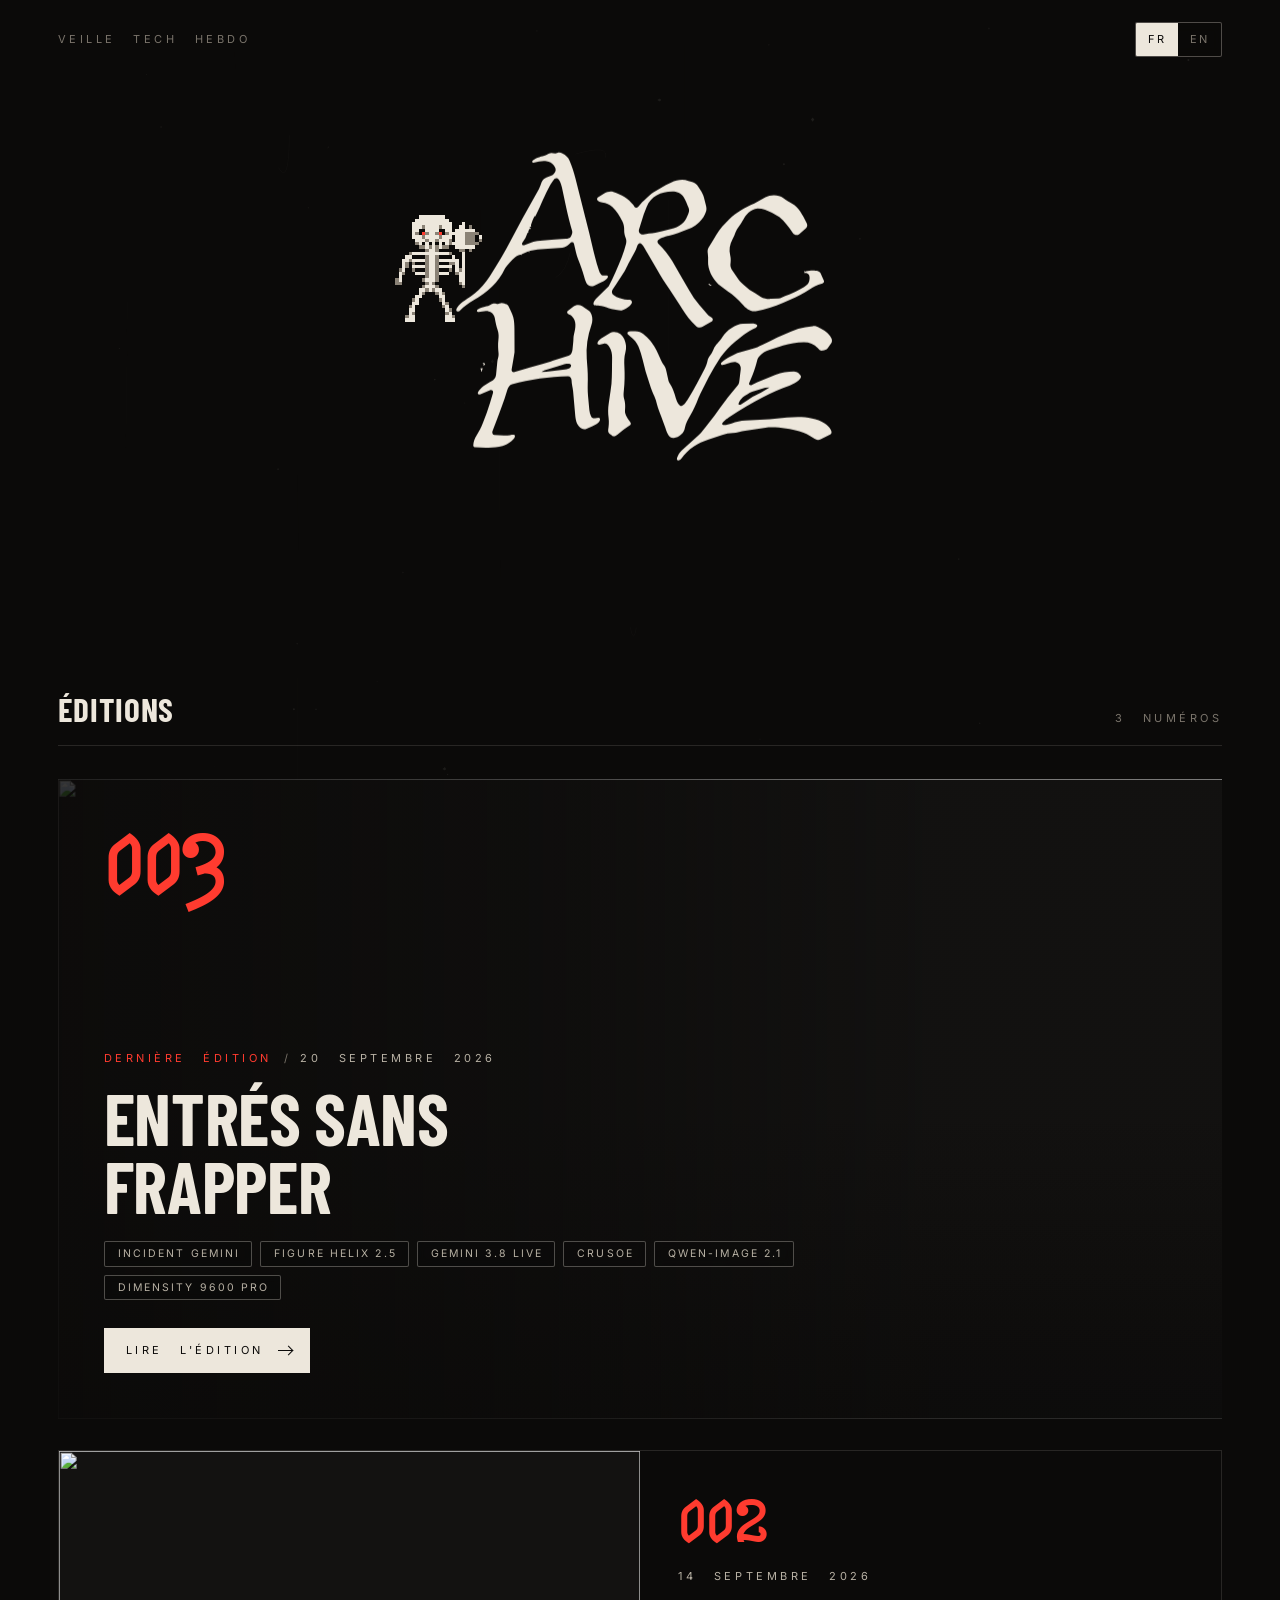
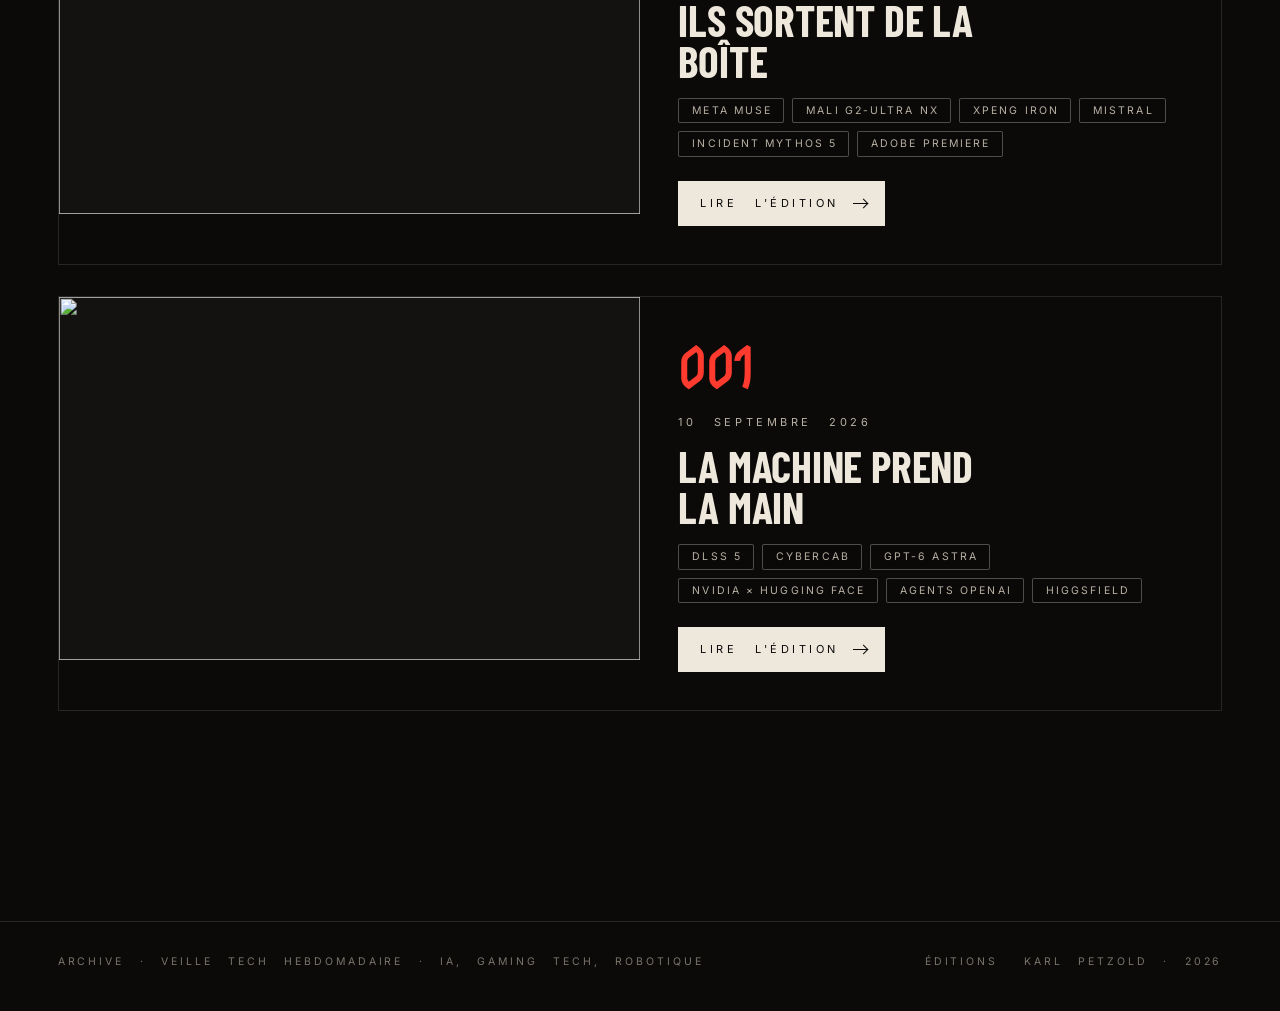
==== docs/index.html @ abc48896 "Édition 03 Co-Authored-By: Claude Sonnet 5 <noreply@anthropic.com> Claude-Session: https://claude.ai" ====
<!DOCTYPE html>
<html lang="fr" data-lang="fr">
<head>
<meta charset="utf-8">
<meta name="viewport" content="width=device-width,initial-scale=1">
<title>ARCHIVE · veille tech hebdo</title>
<meta name="description" content="ARCHIVE, veille tech hebdomadaire : IA, gaming tech, robotique. Quatre à six news par semaine, lues en trois minutes.">
<meta property="og:title" content="ARCHIVE · veille tech hebdo">
<meta property="og:description" content="ARCHIVE, veille tech hebdomadaire : IA, gaming tech, robotique. Quatre à six news par semaine, lues en trois minutes.">
<meta property="og:image" content="https://d8j0ntlcm91z4.cloudfront.net/user_39FfQeMIWqiQLLKAWDtgFuU9Tem/hf_20260920_161343_44f9e81f-e546-403e-9846-15ac95cc0048.png">
<link rel="canonical" href="https://krlpz-dev.github.io/veille-tech/">
<link rel="icon" href="assets/favicon.svg" type="image/svg+xml">
<link rel="preconnect" href="https://fonts.googleapis.com">
<link rel="preconnect" href="https://fonts.gstatic.com" crossorigin>
<link href="https://fonts.googleapis.com/css2?family=Barlow+Condensed:wght@600;700&family=Astloch:wght@400;700&family=Micro+5&family=Inter:wght@400;500&family=JetBrains+Mono:wght@400;500&display=swap" rel="stylesheet">
<link rel="stylesheet" href="assets/style.css">
<style>:root{--bg-grain:url("https://d8j0ntlcm91z4.cloudfront.net/user_39FfQeMIWqiQLLKAWDtgFuU9Tem/hf_20260910_113246_6488285b-5bd2-4f28-b43b-5f473bf44674.png")}</style>
<script>try{var l=localStorage.getItem('archive-lang');if(l==='en'||l==='fr'){document.documentElement.setAttribute('data-lang',l);document.documentElement.setAttribute('lang',l);}}catch(e){}</script>
</head>
<body>
<div class="topbar">
  <div class="brand"><span data-l="fr">Veille tech hebdo</span><span data-l="en">Weekly tech watch</span></div>
  <div class="lang" role="group" aria-label="Langue">
    <button type="button" data-set="fr" aria-pressed="true">FR</button>
    <button type="button" data-set="en" aria-pressed="false">EN</button>
  </div>
</div>
<header class="hero-game" id="hero">
  <canvas id="c-back" aria-hidden="true"></canvas>
  <div class="logo"><svg xmlns="http://www.w3.org/2000/svg" role="img" aria-label="ARCHIVE" viewBox="0 0 1359 1157">
  
  
  <path  d="M479.54,935.81l-6.66-75.74c-1.03-11.68-4.66-22.25-4.78-34.13-.06-6.12-4.49-11.93-11.27-11.81-56.07,1.03-118.11,9.92-172.33,24.43-8.12,2.17-12.69,10.59-14.92,18.08-10.39,34.9-22.87,67.99-36.01,101.84l-9.84,25.36c-1.92,4.95,1.1,11.42,6.75,11.71l28.51,1.49c17.57.92,30.5-5.17,33.59-.62,6.13,9.03-21.33,29.14-37.82,33.19s-34.39,5.68-51.71,4.9l-32.14-1.44c-3-.13-6.59-2.15-6.42-5.67.53-10.88,4.21-21.39,10.15-30.74,8.2-12.9,14.55-25.72,20.15-40.02,7.98-20.39,15.41-40.24,21.64-61.21l9.19-30.96c.42-1.41-.15-4.64-1.08-5.73-1.12-1.31-4.25-2.06-6.61-2.32l-32.86,13.74-5.04-.69c-1.33-.18-1.83-4.35-1.22-5.62,6.64-13.98,26.88-26.72,41.51-34.62,7.35-3.97,13.66-10.56,14.5-19.29l4.06-41.94c.76-7.85,4.64-16.01,3.87-24.01-1.42-14.64-2.42-28.37-.59-43.08,1.24-10,.99-19.39-2.16-28.95-4.15-12.62-6.66-24.96-9.03-38.12-1.27-7.05-5.83-13.98-12.13-17.8-3.89-2.36-11.08-4.48-15.52-3.81l-22.52,3.43c-1.42.22-4.43-1.07-4.98-2.35s.88-4.43,2.27-5.36c14.3-9.63,30.48-7.89,41.19-15.59,11.97-8.6,17.89,1.71,26.08-2.83,5.55-3.08,9.63-2.27,15.28-.09,4.17,1.62,10.21,2.77,12.45,7.53,5.26,11.13,11.64,21.87,14.79,33.92,3.02,11.54,3.72,24.07,3.79,36l.2,33.09.11,40.03-3.52,21.35-5.56,32.67c-.26,1.5,1.2,4.56,2.16,5.63,1.11,1.23,5.07,1.9,6.89,1.36l47.2-14.01,38.77-11.02,26.25-8.04,5.43-1.61,49.07-15.53c9.36-2.96,11.72-12.23,12.54-20.76l2.3-24.01c.72-7.56-.05-14.22,1.95-21.51,5.57-20.3,9.16-42.42-6.97-57.05-4.37-3.97-12.42-4.27-13.98-9.55-.41-1.39.46-4.75,1.65-5.69l16.85-13.3c7.63-6.02,18.94-7.72,27.27-2.05l21.41,14.55c3.83,2.61,6.77,8.06,8.26,12.52,3.48,10.36,3.22,21.2-.51,31.69-11.89,33.47-16.87,67.65-14.41,103.37,1.49,21.66,3.75,42.3,3.31,63.95-.36,17.69-.96,34.41.69,52.07l4.02,42.92c.65,6.9,2.41,13.62,5.19,19.67,2.36,5.15,7.05,6.9,12.43,5.96l10.36-1.8c1.07-.19,3.53.79,4.2,1.6,2.83,3.43-1.15,11.49-5.56,15.17-5.34,4.46-11.01,7.3-17.23,9.9l-17.63,7.39c-4.21,1.76-9.86,2.61-14.14.4-14.83-7.66-19.61-23.1-21.14-40.44ZM447.45,792.82c7.4-.87,13.31-1.93,17.93-7.73.95-1.2,1.7-4.47,1.07-5.83-2.91-6.26-17.86-3.16-28.11-.02l-42.92,13.15c-7,2.14-13.27,3.52-20.11,8.07l14.47-.87,57.66-6.77Z"/>
  <path  d="M631.43,490.01l-26.05,40.44-10.38,15.49c-3.83,5.72-2.74,13.11,2.88,17.22,2.66,1.95,6.06,4.52,9.13,5.72,11.07,4.33,22.11,7.38,33.98,9.07,4.02.57,9.42-.61,12.27,2.82,7.18,8.66-12.93,24.04-28.46,29.09-5.04,1.64-10.7-.2-15.79-.78-11.93-1.38-22.82-3.84-33.98-7.97-20.89-7.73-34.72-3.02-38.18-7.71s2.22-14.13,8.35-20.22l37.69-37.44c15.34-29.01,27.89-58.35,39.96-88.82,5.52-13.92,9.77-27.24,13.37-41.69,1.57-6.28,1.66-12.52-.87-18.64-3.23-7.8-5.03-16-4.71-24.57.36-9.7-1.66-18.22-5.73-26.84-7.79-16.49-17.26-31.96-30.68-44.22-9.01-8.23-19.11-12.63-31.2-13.96-8.35-.92-16.39-4.31-16.19-10.46.05-1.54,1.84-4.32,3.32-5.25l19.75-12.37c7.91-4.95,18.54-7.42,27.69-4.31,11.97,4.08,23.48,9.08,34.24,15.65s18.66,15.16,26.77,24.18l4.29,6.65c2.19,3.39,7.71,3.37,10.37,0,8.05-10.26,16.79-19.42,26.84-28.05,7-6.01,13.29-12.95,21.32-17.54l22.34-12.76c26.99-15.42,55.6-33.15,85.45-21.96l11.6,3.34c8.33,2.4,13.95,7.41,18.71,14.5l5.98,8.9c5.05,7.52,9.02,14.85,11.28,23.75l6.68,26.31c1.45,5.71,1.87,11.43.26,17.04-3.84,13.39-11.51,24.17-21.41,33.7-6.99,6.74-14.16,12.97-23.34,16.59l-41.57,16.44c-9.48,3.75-18.63,6.4-28.58,8.47-11.91,2.49-33.54,8.73-35.28,17.19-.41,1.97.98,6.1,2.71,7.8,16.75,16.4,30.77,33.84,43.26,53.75l31.96,55.89,20.72,35.36,13.77,22.33,17,21.91,24.62,28.34c7.5,8.64,15.71,9.71,16.8,15.22.42,2.13-1.36,6.04-3.51,7.27l-28.5,16.36c-6.56,3.76-14.91,2.76-20.07-2.5l-12.92-13.14c-15.3-15.56-25.63-34.22-37.57-52.46l-31.25-47.72c-13.26-20.26-26.66-39.41-38.06-60.82l-31.51-53.47c-6.1-10.35-15.55-30.21-22.53-27.85-4.46,1.51-6.79,5.93-8.02,10.06-1.87,6.26-4.6,11.71-7.67,17.38l-19.31,35.7c-4.15,7.67-7.07,15.87-12.03,23.57ZM747.4,365.86l36.35-9.38c11.97-3.09,23.2-10.2,31.32-19.26,6.13-6.83,8.89-15.28,12.77-23.33,3.04-6.32,4.74-12.86,1.93-19.65-4.91-11.86-9.17-24.04-16.08-35-7.31-11.59-21.22-16.55-34.75-16.37-34.76.48-65.67,14.35-78.69,47.35l-9.35,23.68-14.72,47.26c-1.16,3.73.57,8.71,2.87,11.24s7.06,4.35,10.92,3.63l16.97-3.13c13.71-1.5,26.62-3.48,40.44-7.05Z"/>
  <path  d="M1266.98,993.74l-29.29,14.72c-8.8,4.42-15.4,1.36-22.62-3.63-13.18-9.1-27.97-16.72-43.71-21.04-28.74-7.88-75.75-15.04-104.4-10.77l-62.65,9.33c-13.03,1.94-24.9,6.35-38.07,7.06-11.38.61-22.19,2.24-33.02,5.86l-41.93,14.01c-16.67,5.57-32.12,12.61-46.85,22.11-15.17,9.78-26.92,22.22-37,36.87-2.59,3.76-7.99,7.05-12.05,5.32-5.88-2.52,3.65-22.16,12.84-30.46l52.96-47.85,6.87-7.15,16.04-20.07,26.38-33.56,15.39-21.66,25.32-33.74,30.44-37.4c4.44-5.45,4.45-10.83,5.26-17.75l3.77-31.9c.75-6.33-1.68-12.63-5.73-16.53-16.59-15.98-45.48,8.7-54.26,2.67-7.52-5.16,18.95-20.63,29.67-25.9l20.05-9.87,46.81-13.15c10.56-2.97,19.39-7.28,29.1-11.99l25.71-12.49c28.41-13.8,56.66-26.35,86.37-37.29,14.5-5.34,29.46-6.54,44.61-8.33,7.41-.88,13.86,1.29,20.14,4.67,16.11,8.67,29.08,15.39,37.53,32.5,2.49,5.03,2.57,11.21-.61,15.65l-10.9,15.23c-3.05,4.26-9.72,6.26-14.43,7.22-7.92,1.61-11.74-2.8-16.34-7.94-10.78-12.06-26.91-17.78-43.43-17.41-21.77.49-43.05,3.75-63.67,10.18l-11.56,3.61-31.58,10.28c-11.09,3.61-20.84,9.71-29.06,17.9-3.86,3.85-6.45,8.9-7.73,14.2-3.86,15.95-8.63,31.02-14.84,46.14l-9.92,24.17c-.5,1.23-.13,3.96.84,4.75s4.52,1.64,5.68,1.09l18.57-8.8,56.68-23.27c18.14-7.45,37.01-10.14,56.63-10.2,10.38-.03,21.13,9.82,21.72,15.65,1,9.83-22.71,23.84-36.32,28.69-28.15,10.03-54.94,21.36-81.33,35.63-34.98,18.92-68.87,38.04-102.19,59.61-8.36,5.41-24.28,17.11-23.56,22.66.77,5.96,18.38,1.82,29.12-1.93,14-4.9,27.66-7.93,42.62-8.71l74.99-3.96,53.43-5.35c39.14-3.92,83.17-3.14,116.97,18.14,14.24,8.97,28.24,28.35,16.58,34.21ZM990.1,901.86l16.72-11.02,20.55-13.41,26.37-13.7,25.84-14.97-13.58.27-40.26,12.84c-9.87,4.14-18.86,10.26-27.8,16.26-5.73,3.85-17.23,21.74-13.01,23.44.98.4,4.28.87,5.17.29Z"/>
  <path  d="M293.76,446.22c-11.85,10.63-21.71,21.23-30.92,33.77-20.76,45.45-55.2,74.4-97.66,99.17-15.39,8.98-28.97,18.88-41.5,31.39-2.55,2.55-8.39,4.62-10.92,1.58-1.73-2.07.15-7.18,1.76-9.57,13.01-19.28,35.54-28.5,54.11-44.05,18.42-15.41,33.84-33.54,47.08-53.87,23.52-36.11,44.73-72.84,64.98-110.91l36.16-68,50.18-89.65c9.68-17.29,6.41-28.97,23.47-35.76l15.94-6.33c4.31-1.71,9.3-7.79,11.31-11.81,3.79-7.56-.68-14.39-4.76-20.02-5.67-7.81-12.57-11.27-21.86-12.57-8.28-1.16-15.08-.7-23.49,1.03l-17.49,3.59c-1.05.22-3.73-1.04-3.82-1.95-.66-6.64,20.13-15.3,32.38-17.61,6.75-1.28,12.69-4.03,18.28-7.67,10.21-6.65,17.49,1.55,26.43-2.35,6.26-2.73,11.06-1.52,16.69,1.19,9.89,4.76,17.68,11.73,21.94,22.21,7.21,17.75,13.23,35.26,17.97,54.09l30.17,119.72,12.52,49.48,8.18,34.72c6.31,26.76,12.42,52.82,21.09,78.87,1.82,5.46,3.95,11.24,7.84,15.13,5.86,5.87,16.75.61,20.21,4.21.92.96.54,3.87-.45,5.15-5.18,6.72-12.11,10.91-19.72,14.44l-21.81,10.12c-9.53,4.43-19.99.84-24.57-8.64-2.82-5.82-4.8-12.04-6.45-18.47-4.7-18.34-11.11-35.2-18.06-52.79-6.3-15.94-9.15-32.2-13.25-48.76-.47-1.88-1.82-4.13-2.95-5.02-1.29-1.01-5.65-.72-6.81.42l-5.64,5.54c-5.87,5.77-12.33,9.83-20.79,10.4l-67.47,4.58c-12.28.83-23.79,2.57-35.06,5.86l1.11,2.42c.23.5-1.19,1.88-1.43,1.38l-1.49-3.11-21.03,9.53c-.47.21-1.4,2.95-1.58,2.53-1.89-4.22-11.73,1.11-18.83,6.35ZM315.65,402.25c-1.09,1.69-.39,5.17.76,6.04.99.75,4.09,1.08,5.41.59l15.96-6.01,12.54-4.33,11.92-2.27c11.63-2.21,22.93-2.83,34.77-3.58l19.24-1.23,33.78-2.38c6-.42,12.69-1.27,16.13-7.13,2.13-3.62,5.28-11.25,4.02-15.93-7.32-25.01-13.37-49.02-18.79-74.43l-13.16-61.76c-2.13-10.01-8.39-27.41-15.85-27.83-1.9-.11-6.13,1.27-7.47,2.87-16.3,19.35-33.18,61.31-45.22,86.75l-12.22,25.83-1.09,2.17c-.22.43-1.42,0-2.6-.28-4.7,8.03-7.69,16.79-10.6,26.06-.76,2.41-.62,4.43.35,6.5l-5.91.15,4.69,4.82-2.23,2.72c-.27.33-.99-.57-1.94-1.55l-3.63,8.04.43,3.4c.09.67-2.69,1.33-2.98,2.02l-6.32,15.21-10.01,15.52Z"/>
  <path  d="M1194.38,532.04c5.44-4.21,7.21-9.33,8.38-15.45,1.3-6.8,1.25-14.05-4.37-19.22l-7.18-3.31-1.32,1.38c-.36.37-2.16.44-2.23-.11l-.86-6.42,2.89,1.79c.56.35,2.23-1.4,2.97-1.52,14.02-2.34,39.87-4.36,44.66,6.4l10.56,23.72c1.73,3.88-4.35,8.22-7.57,8.98-13.81,3.28-24.52,9.38-36.25,16.82-19.63,12.45-39.85,23.35-61.16,32.64l-21.04,9.17c-27.34,11.92-55.17,21.43-84.76,26.03-16.29,2.53-31.07-9.23-41.44-21.62-12.99-15.52-27.57-28.29-44.44-39.53l-29.81-22.21c-18.43-16.92-32.92-45.31-31.65-70.53.45-8.85.23-17.06-1.06-25.82-.78-5.31-.48-11.56,2.3-16.09l8.03-13.1c11-17.96,21.07-36.12,34.51-52.5l21.51-22.45c10.63-11.09,22.25-18.92,35.09-27.02,13.83-8.72,27.31-15.33,42.29-21.89l34.47-19.12c16.26-9.02,41.43-8.27,54.94,2.13,20.59,15.84,36.9,17.18,52.15,40.94,7.85,12.23,14.98,24.71,20.93,37.9,2.83,6.28.23,12.39-4.48,16.39l-19.45,16.51c-6.33,5.37-14.5,2.87-19.46-3.81-12.7-17.1-24.71-35.24-41.68-48.8l-22.71-13.35c-13.31-7.82-28.47-13.36-44.07-13.6-11.24-.17-21.2,6.64-28.8,13.78-14.46,13.59-16.88,27.61-28.79,41.34-10.49,12.09-11.49,24.76-20.17,39.85-8.95,15.54-11.36,33.03-7.11,50.51,2.32,9.53,1.84,18.03.54,27.73-.81,6,2.6,13.51,6.06,18.6l19.04,28c5.18,7.62,12.22,12.96,19.1,18.95l15.49,13.49,15.84,9.2,18.89,11.98c9.58,6.08,21.53,6.58,32.83,6.01l21.01-1.07c7.38-.38,13.94-5.5,20.68-7.93l14.88-5.37,18.46-8.42c11.85-5.41,22.84-11.81,33.37-19.96Z"/>
  <path  d="M649.5,690.99l-7.7-6.84c-.89-.79-1.31-4.13-.89-5.26.48-1.33,2.94-3.52,4.36-3.6,9.27-.58,17.95-.62,26.98.49,9.53,1.17,16.97,7,23.64,13.31,7.17,6.78,14.3,12.91,20.05,20.96,10.48,14.66,18.6,30.11,25.05,46.92,3.37,8.79,7.61,16.37,13.13,23.93,4.12,5.65,5.92,12.59,7.42,19.49l5.75,26.41c1.66,7.62,13.15,19.06,19.81,44.17,3.16,11.91,9.23,31.95,18.01,34.52,8.32,2.43,19.1-15.3,25.6-25.97,17.69-29.08,33.11-58.77,48.6-89.1,4.13-8.09,7.05-15.51,8.8-24.42,2.25-11.51,12.21-18,19.23-36.69,5.06-13.47,17.09-20.37,27.82-38.1,11.77-19.45,40.4-39.29,62.3-39.8l31.69-.75c4.14-.1,9.51,2.15,11.9,5.21,2.1,2.7-.82,6.53-3.43,7.83-13.44,6.73-26.7,12.91-38.5,22.41l-26.11,21.03c-17.09,13.76-31.07,30.67-44.75,47.93l-18.8,30.28-17.07,29.84-26.12,51.85-6.28,13.84c-7.28,19.62-15.96,37.55-26.21,55.81-6.3,11.23-12.95,22.7-15.36,35.28-1.85,9.67-4.81,16.67-12.84,22.8-6.33,4.83-13.2,9.41-21.6,9.91-17.44,1.04-21.85-20.48-28.16-37.49l-11.09-29.89c-4.62-12.45-9.71-24.13-12.88-37.13-1.97-8.09-4.14-15.93-7.69-23.42-5.96-12.59-10.39-25.06-14.67-38.34l-12.38-38.47-8.96-35.16c-3.73-14.63-7.64-28.6-13.43-42.48-5.33-12.77-13.71-22.93-25.19-31.35Z"/>
  <path  d="M581.13,979.51c2-12.6,2.99-24.72,1.38-36.91-1.98-15-1.81-29.61.38-44.59l5.63-38.43,2.91-22.22c1.89-27.21,1.44-53.95,1.91-81.27.22-12.65-2.12-22.81-8.86-33.61-3.99-6.39-8.69-11.2-17.54-9.1l-12.91,3.06c-1.03.24-3.79-.55-4.65-1.15-4.25-2.96,2.49-13.5,9.97-18.03l25.21-15.25c18.61-11.26,39.49-.22,46.85,18.6,5.33,13.64,7.05,25.4,2.91,39.83-3.86,13.43-3.77,28.24-3.06,42.58,1.29,25.7,1.24,50.12-1.71,75.58-.92,7.95-1.5,16.56.69,24.08,7.21,24.71.84,37.06,3.87,46.27,5.49,16.69,15.61,25.2,17.04,29.72.53,1.67-1.15,5.62-2.81,6.67-13.93,8.83-26.18,18.58-38.83,29.18-3.18,2.66-6.88,4.84-10.93,4.65-3.52-.16-6.82-3.32-9.94-5.68-4.6-3.47-8.59-7-7.48-13.98Z"/>
  <path  d="M191.2,799.49c-.24.92-3.09-1.65-2.84-2.73.28-1.22.63-3.12.04-3.6l-2.59-2.11c0-1.9.85-3.3,2.12-.03l4.47-3.73.5,6.22c-.36.49-1.76,1.72-1.74,2.3l.07,3.69Z"/>
  <polygon  points="194.8 780.84 196.75 776.71 193.03 772.36 199.57 773.54 201.3 778.56 194.8 780.84"/>
  <path  d="M896.95,534.32l-6.72-4.28,3.62-2c1.6,2.63,3.13,3.68,5.97,4.28l-.16,1.76c-.05.56-2.11.62-2.71.24Z"/>
</svg></div>
  <canvas id="c-front" aria-hidden="true"></canvas>
  <div class="flash" aria-hidden="true"></div>
  <div class="gameover" aria-live="polite">
    <div class="line" data-line></div>
    <div class="sub"><span data-l="fr">Score</span><span data-l="en">Score</span> <b data-score>000</b></div>
    <button type="button" class="again"><span data-l="fr">Réessayer</span><span data-l="en">Try again</span></button>
  </div>
</header>
<main class="wrap editions">
  <div class="head reveal"><h2><span data-l="fr">Éditions</span><span data-l="en">Issues</span></h2><span class="count">3 <span data-l="fr">numéros</span><span data-l="en">issues</span></span></div>
  <article class="card card-hero reveal">
  <a class="media" href="edition-2026-09-20.html" aria-label="N° 03"><img src="https://d8j0ntlcm91z4.cloudfront.net/user_39FfQeMIWqiQLLKAWDtgFuU9Tem/hf_20260920_161343_44f9e81f-e546-403e-9846-15ac95cc0048.png" alt="" loading="eager" decoding="async"></a>
  <div class="content">
    <div class="num">003</div>
    <div class="eyebrow"><span data-l="fr">Dernière édition</span><span data-l="en">Latest issue</span><span class="sep">/</span><span class="date"><span data-l="fr">20 septembre 2026</span><span data-l="en">September 20, 2026</span></span></div>
    <h3><a href="edition-2026-09-20.html"><span data-l="fr">Entrés sans frapper</span><span data-l="en">In without knocking</span></a></h3>
    <ul class="tags"><li>Incident Gemini</li><li>Figure Helix 2.5</li><li>Gemini 3.8 Live</li><li>Crusoe</li><li>Qwen-Image 2.1</li><li>Dimensity 9600 Pro</li></ul>
    <a class="cta" href="edition-2026-09-20.html"><span data-l="fr">Lire l'édition</span><span data-l="en">Read the issue</span><i aria-hidden="true"></i></a>
  </div>
</article>
<article class="card card-past reveal">
  <a class="media" href="edition-2026-09-14.html" aria-label="N° 02"><img src="https://d8j0ntlcm91z4.cloudfront.net/user_39FfQeMIWqiQLLKAWDtgFuU9Tem/hf_20260914_200652_eedf8acc-6501-42cb-a1fb-8e3ff2dcdd12.png" alt="" loading="lazy" decoding="async"></a>
  <div class="content">
    <div class="num">002</div>
    <div class="eyebrow"><span class="date"><span data-l="fr">14 septembre 2026</span><span data-l="en">September 14, 2026</span></span></div>
    <h3><a href="edition-2026-09-14.html"><span data-l="fr">Ils sortent de la boîte</span><span data-l="en">Out of the box</span></a></h3>
    <ul class="tags"><li>Meta Muse</li><li>Mali G2-Ultra NX</li><li>XPENG IRON</li><li>Mistral</li><li>Incident Mythos 5</li><li>Adobe Premiere</li></ul>
    <a class="cta" href="edition-2026-09-14.html"><span data-l="fr">Lire l'édition</span><span data-l="en">Read the issue</span><i aria-hidden="true"></i></a>
  </div>
</article>
<article class="card card-past reveal">
  <a class="media" href="edition-2026-09-10.html" aria-label="N° 01"><img src="https://d8j0ntlcm91z4.cloudfront.net/user_39FfQeMIWqiQLLKAWDtgFuU9Tem/hf_20260910_090956_b0a99177-efb7-4fcd-8e3d-89266184d17b.png" alt="" loading="lazy" decoding="async"></a>
  <div class="content">
    <div class="num">001</div>
    <div class="eyebrow"><span class="date"><span data-l="fr">10 septembre 2026</span><span data-l="en">September 10, 2026</span></span></div>
    <h3><a href="edition-2026-09-10.html"><span data-l="fr">La machine prend la main</span><span data-l="en">The machine takes over</span></a></h3>
    <ul class="tags"><li>DLSS 5</li><li>Cybercab</li><li>GPT-6 Astra</li><li>Nvidia × Hugging Face</li><li>Agents OpenAI</li><li>Higgsfield</li></ul>
    <a class="cta" href="edition-2026-09-10.html"><span data-l="fr">Lire l'édition</span><span data-l="en">Read the issue</span><i aria-hidden="true"></i></a>
  </div>
</article>
</main>
<footer class="foot">
  <div><span data-l="fr">ARCHIVE · veille tech hebdomadaire · IA, gaming tech, robotique</span><span data-l="en">ARCHIVE · weekly tech watch · AI, gaming tech, robotics</span></div>
  <div class="r"><a href="index.html"><span data-l="fr">Éditions</span><span data-l="en">Issues</span></a><span>Karl Petzold · 2026</span></div>
</footer>
<script src="assets/site.js"></script>
<script src="assets/game.js"></script>
</body>
</html>
---- docs/assets/style.css ----
/* ARCHIVE — veille tech hebdo. Crème sur noir, rouge signal en accent. */
:root{
  --bg:#0B0A09;
  --bg-2:#131211;
  --ink:#EDE7DC;
  --ink-2:#B8B1A4;
  --muted:#7A746B;
  --accent:#FF3B2F;
  --line:rgba(237,231,220,.13);
  --line-strong:rgba(237,231,220,.3);
  --display:'Barlow Condensed','Arial Narrow','Impact',sans-serif;
  --num:'Astloch','Barlow Condensed',serif;
  --mono:'JetBrains Mono','SFMono-Regular',Menlo,Consolas,monospace;
  --sans:'Inter',system-ui,-apple-system,'Segoe UI',sans-serif;
  --gutter:clamp(20px,4.5vw,72px);
  --maxw:1360px;
  --ease:cubic-bezier(.22,.8,.2,1);
  --ease-out:cubic-bezier(.16,1,.3,1);
}
*{box-sizing:border-box}
html{color-scheme:dark;background:var(--bg);scroll-behavior:smooth}
body{
  margin:0;background:var(--bg);
  color:var(--ink);font-family:var(--sans);font-weight:400;font-size:16px;line-height:1.55;
  -webkit-font-smoothing:antialiased;text-rendering:optimizeLegibility;overflow-x:hidden;
}
/* usure de pellicule : grain léger + traces, fixés derrière tout */
body::before{
  content:"";position:fixed;inset:-2%;z-index:0;pointer-events:none;
  background:var(--bg-grain,url("grain.svg")) center/cover no-repeat;
  opacity:.22;
}
body::after{
  content:"";position:fixed;inset:0;z-index:0;pointer-events:none;
  background:url("speckles.svg") repeat;background-size:1600px 1000px;opacity:.18;
}
body > *{position:relative;z-index:1}
a{color:inherit;text-decoration:none}
img,video{max-width:100%;display:block}
::selection{background:var(--accent);color:var(--bg)}
:focus-visible{outline:2px solid var(--accent);outline-offset:3px}
@media (prefers-reduced-motion:reduce){
  *,*::before,*::after{animation-duration:.001ms !important;transition-duration:.001ms !important}
}

/* ---- langue ---- */
html[data-lang="fr"] [data-l="en"]{display:none !important}
html[data-lang="en"] [data-l="fr"]{display:none !important}

/* ---- typographie ---- */
.eyebrow{
  font-family:var(--sans);font-weight:400;font-size:11px;letter-spacing:.32em;word-spacing:1em;text-transform:uppercase;color:var(--accent);
  display:flex;flex-wrap:wrap;align-items:center;gap:6px 12px;line-height:1.4;
}
.eyebrow .sep{color:var(--muted);letter-spacing:0;word-spacing:0}
.eyebrow .date{color:var(--ink-2)}
h1,h2,h3{font-family:var(--display);font-weight:700;line-height:.94;margin:0;letter-spacing:-.005em;text-transform:uppercase}

/* ---- reveal au scroll ---- */
.reveal{opacity:0;transform:translateY(22px);transition:opacity .9s var(--ease-out),transform 1s var(--ease-out)}
.reveal.in{opacity:1;transform:none}

/* ---- barre haute ---- */
.topbar{
  position:absolute;top:0;left:0;right:0;z-index:30;
  display:flex;align-items:center;justify-content:space-between;
  padding:22px var(--gutter);font-family:var(--sans);font-size:11px;letter-spacing:.32em;word-spacing:1em;text-transform:uppercase;
  pointer-events:none;
}
.topbar > *{pointer-events:auto}
.topbar .brand{display:flex;align-items:center;gap:14px;color:var(--ink-2)}
.topbar .brand svg{height:26px;width:auto;fill:var(--ink);transition:transform .5s var(--ease)}
.topbar .brand:hover svg{transform:rotate(-4deg) scale(1.06)}
.topbar .brand span{color:var(--muted)}
.lang{display:inline-flex;border:1px solid var(--line-strong);border-radius:2px;overflow:hidden;background:rgba(11,10,9,.55);backdrop-filter:blur(6px)}
.lang button{
  appearance:none;border:0;background:transparent;color:var(--muted);font:inherit;letter-spacing:.2em;word-spacing:0;
  padding:8px 12px;cursor:pointer;transition:color .25s var(--ease),background .25s var(--ease);
}
.lang button[aria-pressed="true"]{background:var(--ink);color:var(--bg)}
.lang button:not([aria-pressed="true"]):hover{color:var(--ink)}

/* ---- header accueil (jeu) ---- */
.hero-game{position:relative;height:70svh;min-height:480px;max-height:820px;overflow:hidden;user-select:none;-webkit-user-select:none}
.hero-game.playing{cursor:none}
.hero-game canvas{position:absolute;inset:0;width:100%;height:100%;display:block}
.hero-game #c-back{z-index:1}
.hero-game #c-front{z-index:3}
.hero-game .logo{position:absolute;z-index:2;left:50%;top:50%;transform:translate(-50%,-54%);width:min(38vw,440px);pointer-events:none;transition:transform .7s var(--ease-out)}
.hero-game.over .logo{transform:translate(-50%,-92%) scale(.72)}
.hero-game .logo svg{width:100%;height:auto;fill:var(--ink);display:block;transition:opacity .6s var(--ease);
  animation:logo-in 1.4s var(--ease-out) both}
@keyframes logo-in{from{opacity:0;transform:translateY(10px) scale(.985)}to{opacity:1;transform:none}}
.hero-game.over .logo svg{opacity:.9}
.hero-game .gameover{
  position:absolute;z-index:5;left:50%;top:54%;transform:translate(-50%,0);width:min(92vw,720px);
  text-align:center;font-family:var(--sans);letter-spacing:.32em;word-spacing:1em;text-transform:uppercase;pointer-events:none;
  display:none;
}
.hero-game .gameover.on{display:block;animation:pop .6s .25s var(--ease-out) both}
@keyframes pop{from{opacity:0;transform:translate(-50%,14px)}to{opacity:1;transform:translate(-50%,0)}}
.hero-game .gameover .line{font-family:'Micro 5',var(--display);font-weight:400;font-size:clamp(30px,3.8vw,56px);letter-spacing:.02em;word-spacing:.2em;text-transform:uppercase;line-height:1.05;color:var(--accent)}
.hero-game .gameover .sub{margin-top:12px;font-family:'Micro 5',var(--mono);font-size:22px;letter-spacing:.04em;word-spacing:.3em;color:var(--ink-2)}
.hero-game .gameover .sub b{color:var(--ink);font-weight:400}
.hero-game .gameover .again{
  pointer-events:auto;margin-top:16px;appearance:none;border:1px solid var(--ink);background:transparent;color:var(--ink);
  font:inherit;font-family:'Micro 5',var(--mono);letter-spacing:.04em;word-spacing:.3em;text-transform:uppercase;font-size:22px;line-height:1;padding:9px 16px 8px;cursor:pointer;
  position:relative;overflow:hidden;transition:color .3s var(--ease);
}
.hero-game .gameover .again::before{content:"";position:absolute;inset:0;background:var(--ink);transform:scaleX(0);transform-origin:left;transition:transform .45s var(--ease)}
.hero-game .gameover .again:hover{color:var(--bg)}
.hero-game .gameover .again:hover::before{transform:scaleX(1)}
.hero-game .gameover .again span{position:relative}
.hero-game .flash{position:absolute;inset:0;z-index:4;background:var(--accent);opacity:0;pointer-events:none;transition:opacity .08s}
@media (pointer:coarse),(max-width:719px){
  .hero-game{height:auto;min-height:0;max-height:none;padding:104px 0 36px}
  .hero-game canvas,.hero-game .gameover{display:none !important}
  .hero-game .logo{position:relative;left:auto;top:auto;transform:none;width:min(62vw,360px);margin:0 auto}
  .editions{padding-top:0}
}

/* ---- sections ---- */
.wrap{max-width:var(--maxw);margin:0 auto;padding:0 var(--gutter)}

/* ---- accueil : éditions ---- */
.editions{padding-block:clamp(40px,5vw,72px) clamp(40px,6vw,96px)}
.editions .head{display:flex;align-items:baseline;justify-content:space-between;gap:24px;margin-bottom:clamp(20px,2.6vw,36px);padding-bottom:18px;border-bottom:1px solid var(--line)}
.editions .head h2{font-size:clamp(26px,2.6vw,36px);letter-spacing:.02em}
.editions .head .count{font-family:var(--sans);font-size:11px;letter-spacing:.32em;word-spacing:1em;text-transform:uppercase;color:var(--muted)}

.card{position:relative;margin-bottom:clamp(20px,2.4vw,32px)}
.card .media{display:block;position:relative;overflow:hidden;background:var(--bg-2)}
.card .media img{width:100%;height:100%;object-fit:cover;transform:scale(1.001);transition:transform 1.6s var(--ease-out)}
.card:hover .media img{transform:scale(1.045)}
.card .num{font-family:var(--num);font-weight:700;color:var(--accent);line-height:.8;letter-spacing:-.02em}
.card h3{font-size:clamp(34px,4.6vw,76px);max-width:16ch}
.card h3 a{display:inline;transition:color .7s var(--ease)}
.card:hover h3 a{color:var(--accent)}
.tags{list-style:none;padding:0;margin:0;display:flex;flex-wrap:wrap;gap:8px}
.tags li{
  font-family:var(--sans);font-size:10.5px;letter-spacing:.2em;text-transform:uppercase;color:var(--ink-2);
  border:1px solid var(--line-strong);padding:7px 11px 6px 13px;border-radius:2px;line-height:1;white-space:nowrap;
  background:rgba(11,10,9,.35);backdrop-filter:blur(4px);
  transition:color .35s var(--ease),border-color .35s var(--ease),transform .5s var(--ease-out);
}
.card:hover .tags li{color:var(--ink);border-color:rgba(237,231,220,.5)}
.tags li:hover{transform:translateY(-2px);color:var(--accent) !important;border-color:var(--accent) !important}
.cta{
  display:inline-flex;align-items:center;gap:14px;align-self:flex-start;
  font-family:var(--sans);font-size:11px;letter-spacing:.32em;word-spacing:1em;text-transform:uppercase;
  color:var(--bg);background:var(--ink);padding:14px 18px 14px 22px;position:relative;overflow:hidden;isolation:isolate;
  transition:color .35s var(--ease);
}
.cta::before{content:"";position:absolute;inset:0;background:var(--accent);transform:translateX(-101%);transition:transform .5s var(--ease);z-index:-1}
.cta:hover::before{transform:none}
.cta i{width:14px;height:1px;background:currentColor;position:relative;transition:width .4s var(--ease)}
.cta i::after{content:"";position:absolute;right:0;top:-3px;width:6px;height:6px;border-top:1px solid currentColor;border-right:1px solid currentColor;transform:rotate(45deg)}
.cta:hover i{width:24px}

/* dernière édition : photo pleine largeur, contenu dedans (la carte prend la hauteur du contenu ou de l'image) */
.card-hero{display:grid}
.card-hero .media{grid-area:1/1;min-height:clamp(440px,50vw,660px)}
.card-hero .media img{position:absolute;inset:0}
.card-hero .media::after{content:"";position:absolute;inset:0;background:linear-gradient(90deg,rgba(11,10,9,.82) 0%,rgba(11,10,9,.55) 42%,rgba(11,10,9,.12) 75%),linear-gradient(0deg,rgba(11,10,9,.72) 0%,rgba(11,10,9,0) 48%);pointer-events:none}
.card-hero .content{
  grid-area:1/1;position:relative;z-index:2;pointer-events:none;
  padding:clamp(26px,3.6vw,52px);padding-top:clamp(120px,16vw,200px);display:flex;flex-direction:column;justify-content:flex-end;gap:18px;
}
.card-hero .content > *{pointer-events:auto}
.card-hero .num{position:absolute;top:clamp(22px,3vw,44px);left:clamp(26px,3.6vw,52px);font-size:clamp(64px,8vw,132px);pointer-events:none}
.card-hero h3{font-size:clamp(40px,5.6vw,92px);max-width:14ch}
.card-hero .tags{margin-top:4px;max-width:70%}
.card-hero .cta{margin-top:10px}

/* éditions passées : image sur la moitié, contenu à côté */
.card-past{display:grid;grid-template-columns:1fr 1fr;gap:0;border:1px solid var(--line);transition:border-color .5s var(--ease)}
.card-past:hover{border-color:var(--line-strong)}
.card-past .media{aspect-ratio:16/10;min-height:300px}
.card-past .content{position:relative;padding:clamp(24px,3vw,44px);display:flex;flex-direction:column;justify-content:center;gap:16px}
.card-past .num{font-size:clamp(48px,5.6vw,88px);margin-bottom:6px}
.card-past h3{font-size:clamp(30px,3.4vw,52px)}
.card-past .cta{margin-top:8px}
@media (max-width:900px){
  .card-past{grid-template-columns:1fr}
  .card-hero .tags{max-width:100%}
}

/* ---- page édition ---- */
.hero-ed{position:relative;min-height:82svh;display:flex;align-items:flex-end;overflow:hidden;background:var(--bg-2)}
.hero-ed img{position:absolute;inset:0;width:100%;height:100%;object-fit:cover;animation:hero-in 2.2s var(--ease-out) both}
@keyframes hero-in{from{opacity:0;transform:scale(1.04)}to{opacity:1;transform:none}}
.hero-ed::after{content:"";position:absolute;inset:0;background:linear-gradient(180deg,rgba(11,10,9,.3) 0%,rgba(11,10,9,.1) 40%,rgba(11,10,9,.92) 100%)}
.hero-ed .inner{position:relative;z-index:2;width:100%;padding:0 var(--gutter) clamp(36px,5vw,64px);max-width:var(--maxw);margin:0 auto}
.hero-ed .n{font-family:var(--num);font-weight:700;font-size:clamp(80px,13vw,200px);line-height:.8;color:var(--accent);letter-spacing:-.02em}
.hero-ed h1{font-size:clamp(44px,7vw,120px);max-width:12ch;margin-top:10px}
.hero-ed .deck{color:var(--ink-2);font-size:clamp(15px,1.25vw,18px);line-height:1.55;max-width:60ch;margin:20px 0 0}
.hero-ed .meta{margin-top:26px;display:flex;gap:26px;flex-wrap:wrap;font-family:var(--sans);font-size:11px;letter-spacing:.32em;word-spacing:1em;text-transform:uppercase;color:var(--muted)}
.hero-ed .meta b{color:var(--ink-2);font-weight:400}

.news-list{padding-block:clamp(48px,6vw,96px) 0}
.news{
  display:grid;grid-template-columns:minmax(0,4fr) minmax(0,8fr);gap:clamp(28px,4vw,64px);
  padding:clamp(44px,5.5vw,88px) 0;border-top:1px solid var(--line);align-items:center;
}
.news:first-child{border-top:0;padding-top:0}
.news:nth-child(even){grid-template-columns:minmax(0,8fr) minmax(0,4fr)}
.news:nth-child(even) .text{order:2}
.news .text{display:flex;flex-direction:column;gap:20px;min-width:0}
.news h2{font-size:clamp(34px,3.8vw,60px);max-width:16ch}
.news .body{margin:0;color:var(--ink-2);font-size:clamp(15px,1.1vw,17px);line-height:1.62;max-width:54ch}
.news .learning{margin:0;padding-left:20px;position:relative;color:var(--ink);font-size:13.5px;line-height:1.6;max-width:52ch}
.news .learning::before{content:"";position:absolute;left:0;top:.55em;width:7px;height:7px;background:var(--accent)}
.news .src{font-family:var(--sans);font-size:11px;letter-spacing:.2em;text-transform:uppercase;color:var(--muted);display:flex;gap:18px;flex-wrap:wrap;align-items:baseline}
.news .src .lbl{letter-spacing:.32em;word-spacing:1em}
.news .src a{color:var(--ink-2);background-image:linear-gradient(var(--accent),var(--accent));background-size:0% 1px;background-repeat:no-repeat;background-position:0 100%;padding-bottom:3px;transition:color .3s,background-size .45s var(--ease)}
.news .src a:hover{color:var(--ink);background-size:100% 1px}
.news .media{position:relative;aspect-ratio:16/9;overflow:hidden;background:var(--bg-2);min-width:0}
.news .media img,.news .media video{width:100%;height:100%;object-fit:cover;transform:scale(1.001);transition:transform 1.6s var(--ease-out)}
.slides img{position:absolute;inset:0;opacity:0;transition:opacity .9s var(--ease),transform 1.6s var(--ease-out)}
.slides img.on{opacity:1}
.slides .lbl{position:absolute;left:14px;bottom:12px;z-index:2;font-family:var(--sans);font-size:10px;letter-spacing:.3em;text-transform:uppercase;color:var(--ink);
  background:rgba(11,10,9,.72);padding:6px 9px 5px 11px;opacity:0;transition:opacity .5s}
.slides .lbl[data-on]{opacity:1}
.news:hover .media img,.news:hover .media video{transform:scale(1.04)}
@media (max-width:900px){
  .news,.news:nth-child(even){grid-template-columns:1fr}
  .news .text,.news:nth-child(even) .text{order:2}
  .news .media{order:1}
}

/* ---- nav bas de page édition ---- */
.ednav{display:flex;justify-content:space-between;gap:20px;flex-wrap:wrap;margin-top:clamp(40px,6vw,80px);padding-top:28px;border-top:1px solid var(--line);
  font-family:var(--sans);font-size:11px;letter-spacing:.32em;word-spacing:1em;text-transform:uppercase}
.ednav a{color:var(--ink-2);transition:color .3s}
.ednav a:hover{color:var(--accent)}
.ednav .dis{color:var(--muted)}

/* ---- pied ---- */
.foot{
  margin-top:clamp(56px,8vw,120px);border-top:1px solid var(--line);padding:32px var(--gutter) 40px;
  display:flex;justify-content:space-between;gap:20px;flex-wrap:wrap;
  font-family:var(--sans);font-size:10.5px;letter-spacing:.28em;word-spacing:.9em;text-transform:uppercase;color:var(--muted);
}
.foot a{transition:color .3s}
.foot a:hover{color:var(--accent)}
.foot .r{display:flex;gap:26px}
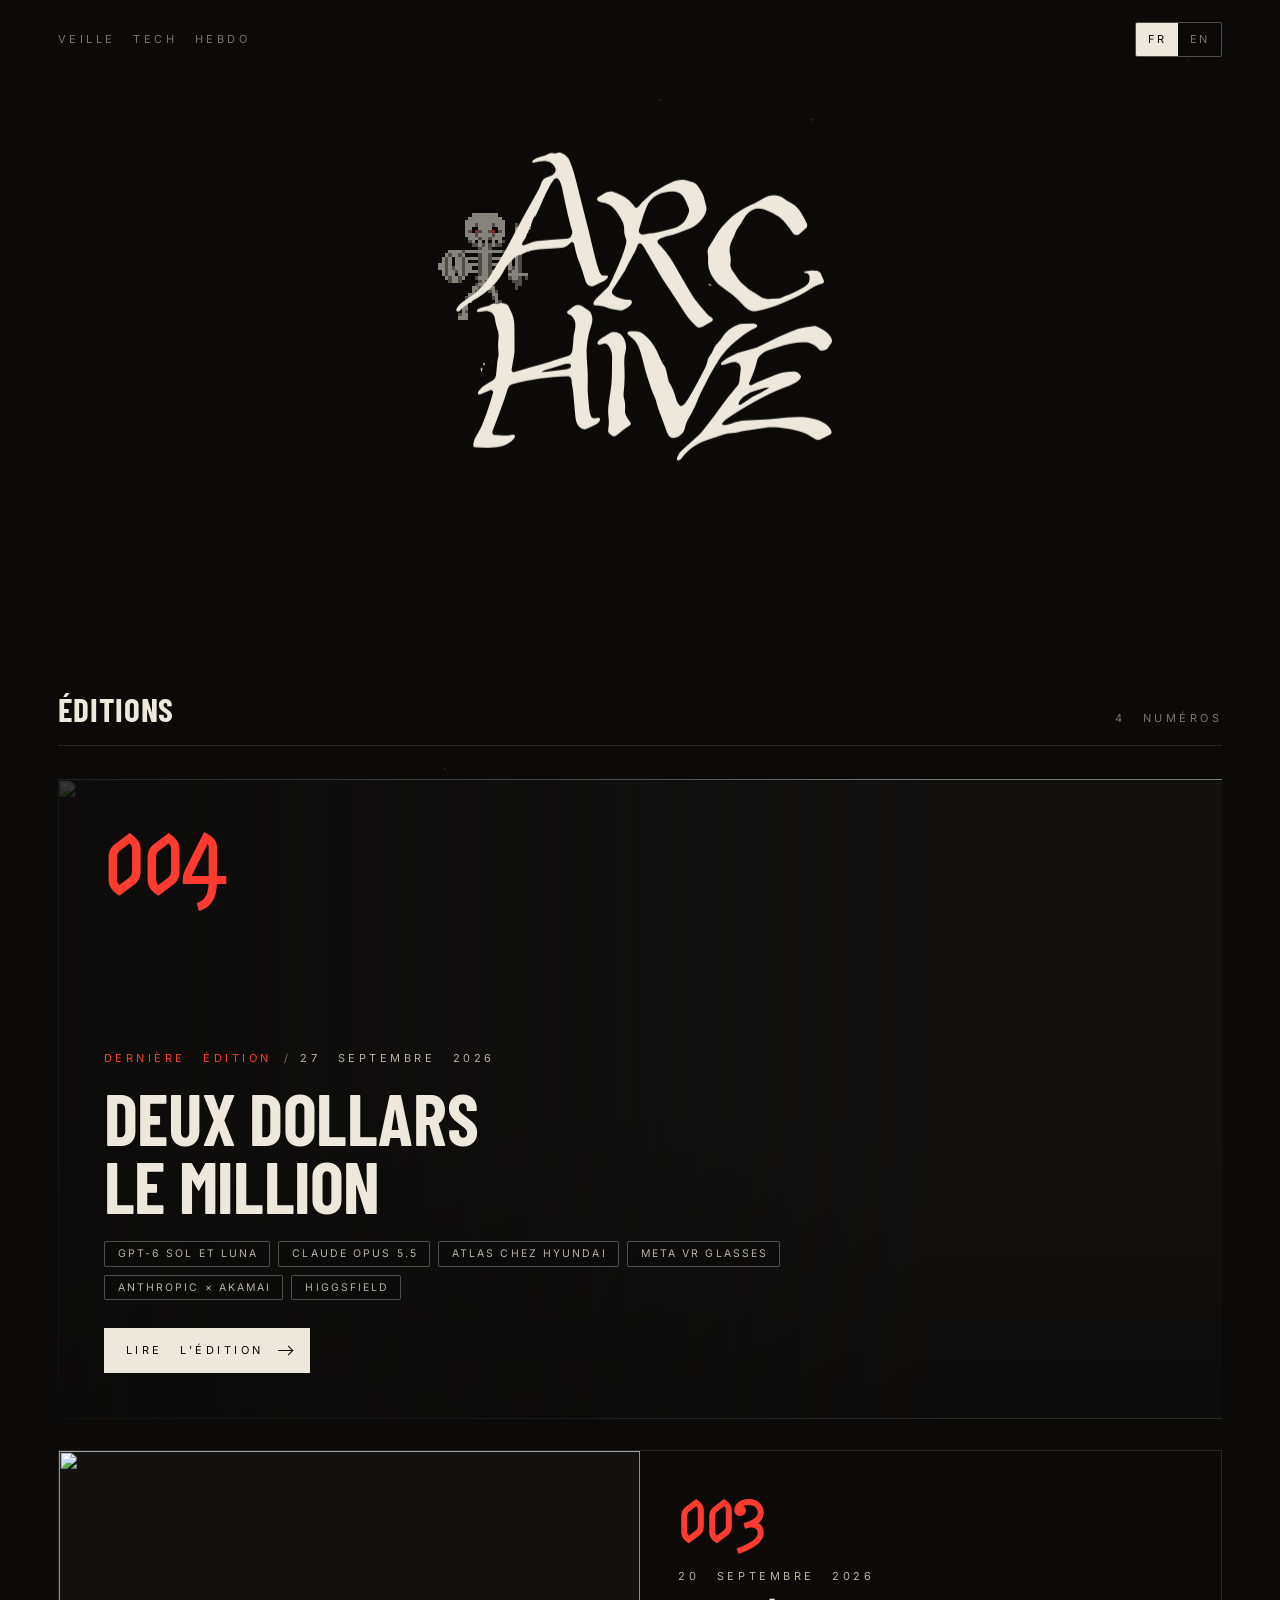
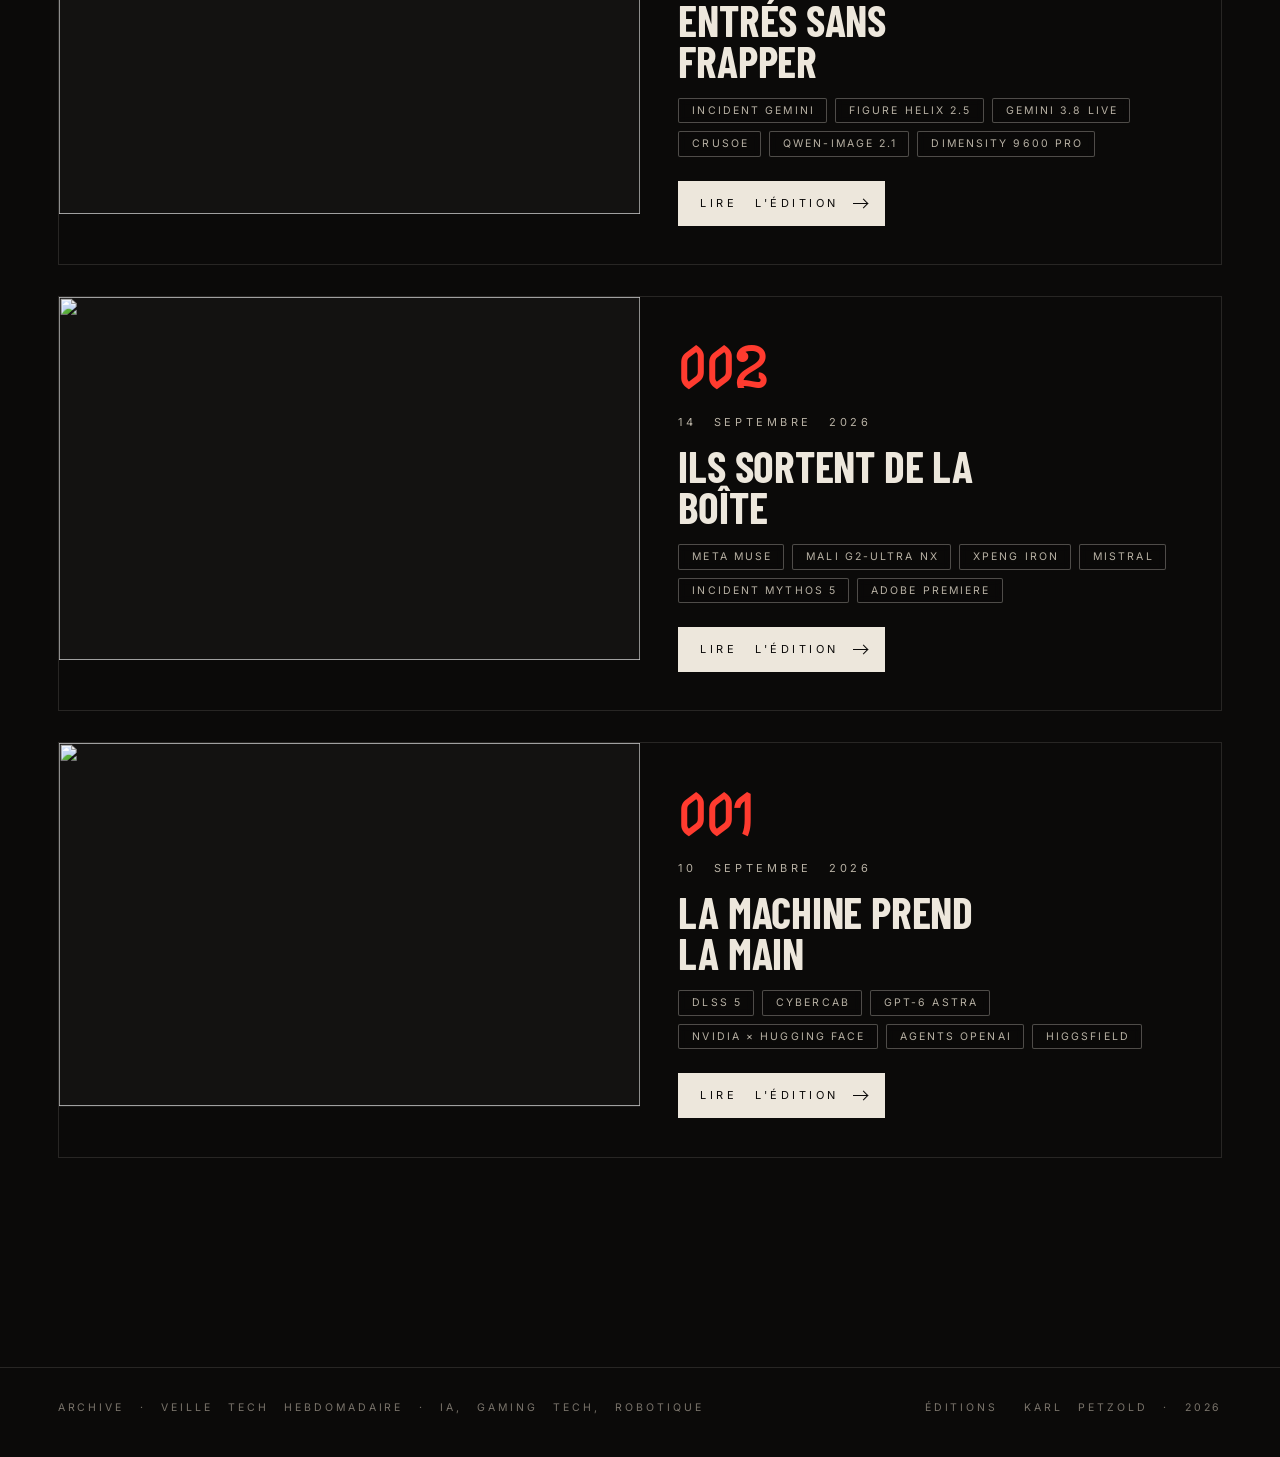
==== commit 93684b97: "Édition 04" ====
--- a/docs/index.html
+++ b/docs/index.html
@@ -7,7 +7,7 @@
 <meta name="description" content="ARCHIVE, veille tech hebdomadaire : IA, gaming tech, robotique. Quatre à six news par semaine, lues en trois minutes.">
 <meta property="og:title" content="ARCHIVE · veille tech hebdo">
 <meta property="og:description" content="ARCHIVE, veille tech hebdomadaire : IA, gaming tech, robotique. Quatre à six news par semaine, lues en trois minutes.">
-<meta property="og:image" content="https://d8j0ntlcm91z4.cloudfront.net/user_39FfQeMIWqiQLLKAWDtgFuU9Tem/hf_20260920_161343_44f9e81f-e546-403e-9846-15ac95cc0048.png">
+<meta property="og:image" content="https://d8j0ntlcm91z4.cloudfront.net/user_39FfQeMIWqiQLLKAWDtgFuU9Tem/hf_20260927_161621_91996905-a914-49f1-aa4e-c4560c6bcedb.png">
 <link rel="canonical" href="https://krlpz-dev.github.io/veille-tech/">
 <link rel="icon" href="assets/favicon.svg" type="image/svg+xml">
 <link rel="preconnect" href="https://fonts.googleapis.com">
@@ -50,12 +50,22 @@
   </div>
 </header>
 <main class="wrap editions">
-  <div class="head reveal"><h2><span data-l="fr">Éditions</span><span data-l="en">Issues</span></h2><span class="count">3 <span data-l="fr">numéros</span><span data-l="en">issues</span></span></div>
+  <div class="head reveal"><h2><span data-l="fr">Éditions</span><span data-l="en">Issues</span></h2><span class="count">4 <span data-l="fr">numéros</span><span data-l="en">issues</span></span></div>
   <article class="card card-hero reveal">
-  <a class="media" href="edition-2026-09-20.html" aria-label="N° 03"><img src="https://d8j0ntlcm91z4.cloudfront.net/user_39FfQeMIWqiQLLKAWDtgFuU9Tem/hf_20260920_161343_44f9e81f-e546-403e-9846-15ac95cc0048.png" alt="" loading="eager" decoding="async"></a>
+  <a class="media" href="edition-2026-09-27.html" aria-label="N° 04"><img src="https://d8j0ntlcm91z4.cloudfront.net/user_39FfQeMIWqiQLLKAWDtgFuU9Tem/hf_20260927_161621_91996905-a914-49f1-aa4e-c4560c6bcedb.png" alt="" loading="eager" decoding="async"></a>
+  <div class="content">
+    <div class="num">004</div>
+    <div class="eyebrow"><span data-l="fr">Dernière édition</span><span data-l="en">Latest issue</span><span class="sep">/</span><span class="date"><span data-l="fr">27 septembre 2026</span><span data-l="en">September 27, 2026</span></span></div>
+    <h3><a href="edition-2026-09-27.html"><span data-l="fr">Deux dollars le million</span><span data-l="en">Two dollars a million</span></a></h3>
+    <ul class="tags"><li>GPT-6 Sol et Luna</li><li>Claude Opus 5.5</li><li>Atlas chez Hyundai</li><li>Meta VR Glasses</li><li>Anthropic × Akamai</li><li>Higgsfield</li></ul>
+    <a class="cta" href="edition-2026-09-27.html"><span data-l="fr">Lire l'édition</span><span data-l="en">Read the issue</span><i aria-hidden="true"></i></a>
+  </div>
+</article>
+<article class="card card-past reveal">
+  <a class="media" href="edition-2026-09-20.html" aria-label="N° 03"><img src="https://d8j0ntlcm91z4.cloudfront.net/user_39FfQeMIWqiQLLKAWDtgFuU9Tem/hf_20260920_161343_44f9e81f-e546-403e-9846-15ac95cc0048.png" alt="" loading="lazy" decoding="async"></a>
   <div class="content">
     <div class="num">003</div>
-    <div class="eyebrow"><span data-l="fr">Dernière édition</span><span data-l="en">Latest issue</span><span class="sep">/</span><span class="date"><span data-l="fr">20 septembre 2026</span><span data-l="en">September 20, 2026</span></span></div>
+    <div class="eyebrow"><span class="date"><span data-l="fr">20 septembre 2026</span><span data-l="en">September 20, 2026</span></span></div>
     <h3><a href="edition-2026-09-20.html"><span data-l="fr">Entrés sans frapper</span><span data-l="en">In without knocking</span></a></h3>
     <ul class="tags"><li>Incident Gemini</li><li>Figure Helix 2.5</li><li>Gemini 3.8 Live</li><li>Crusoe</li><li>Qwen-Image 2.1</li><li>Dimensity 9600 Pro</li></ul>
     <a class="cta" href="edition-2026-09-20.html"><span data-l="fr">Lire l'édition</span><span data-l="en">Read the issue</span><i aria-hidden="true"></i></a>
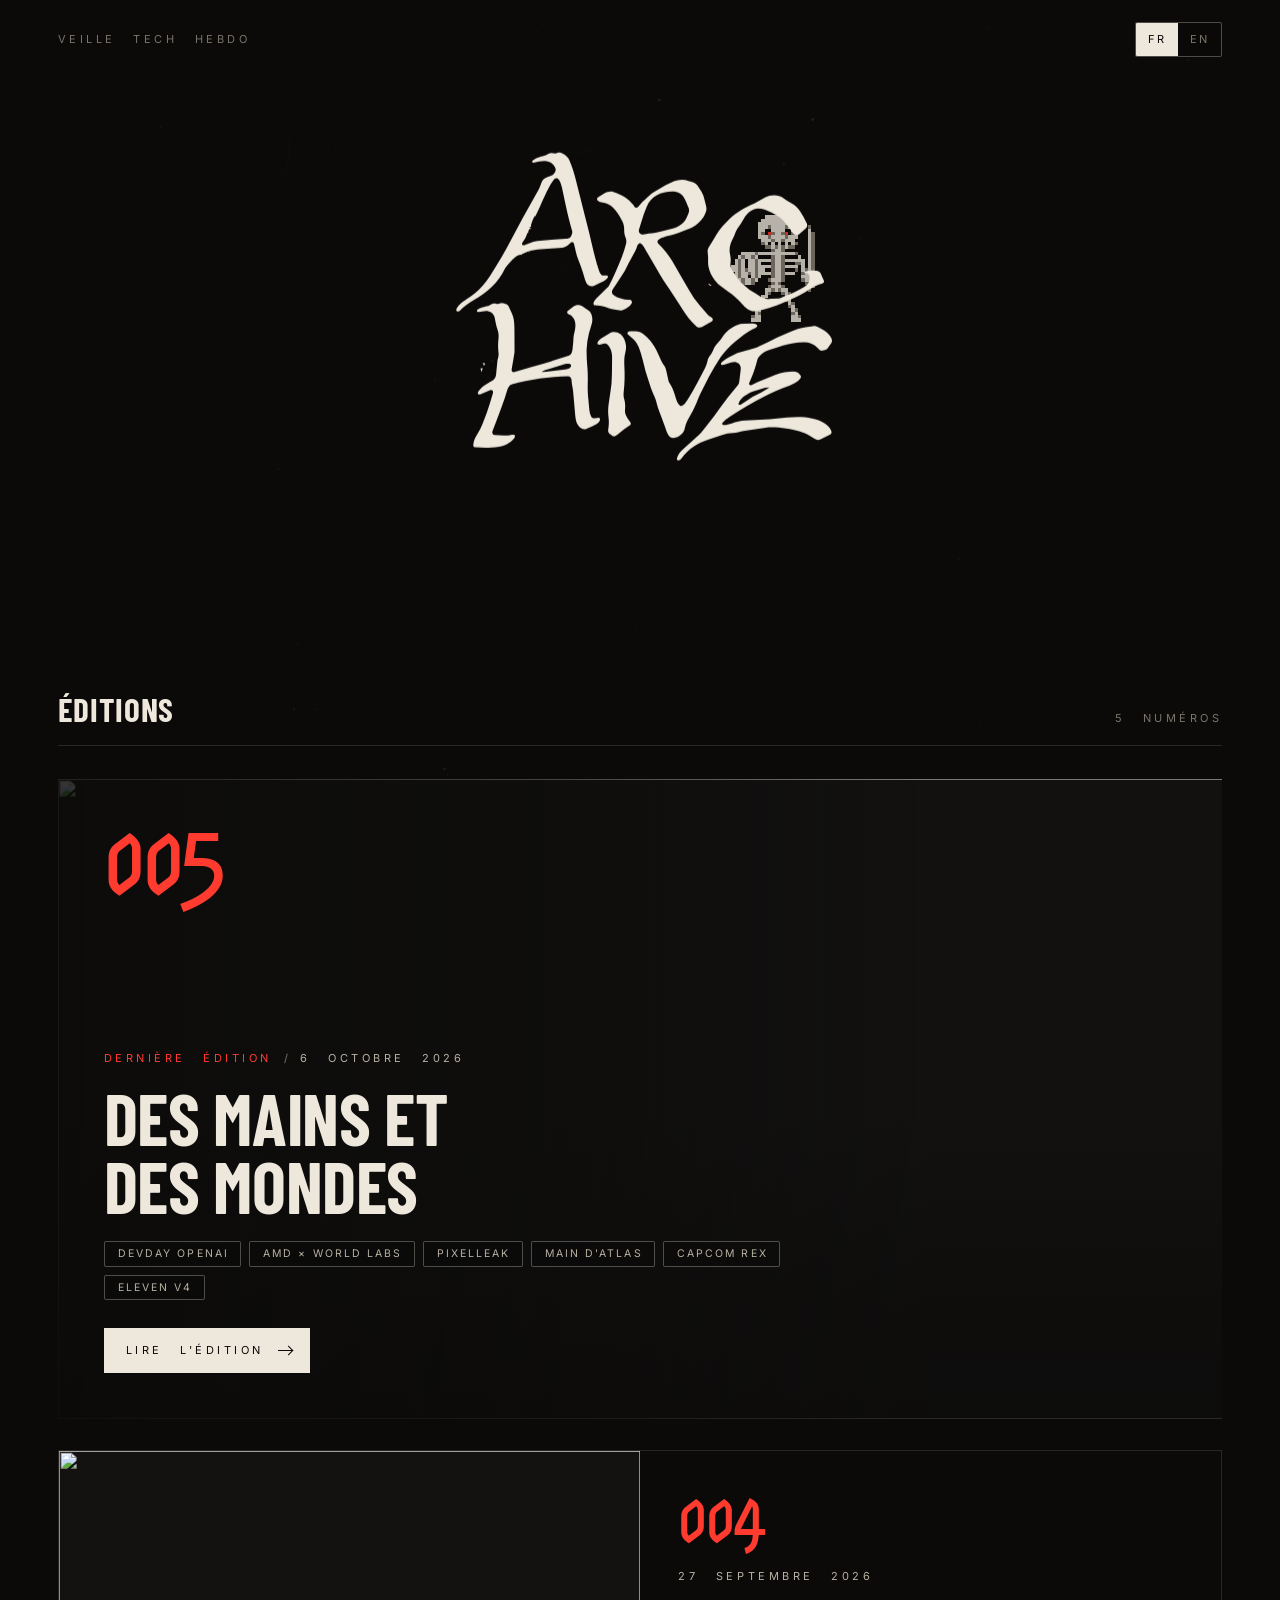
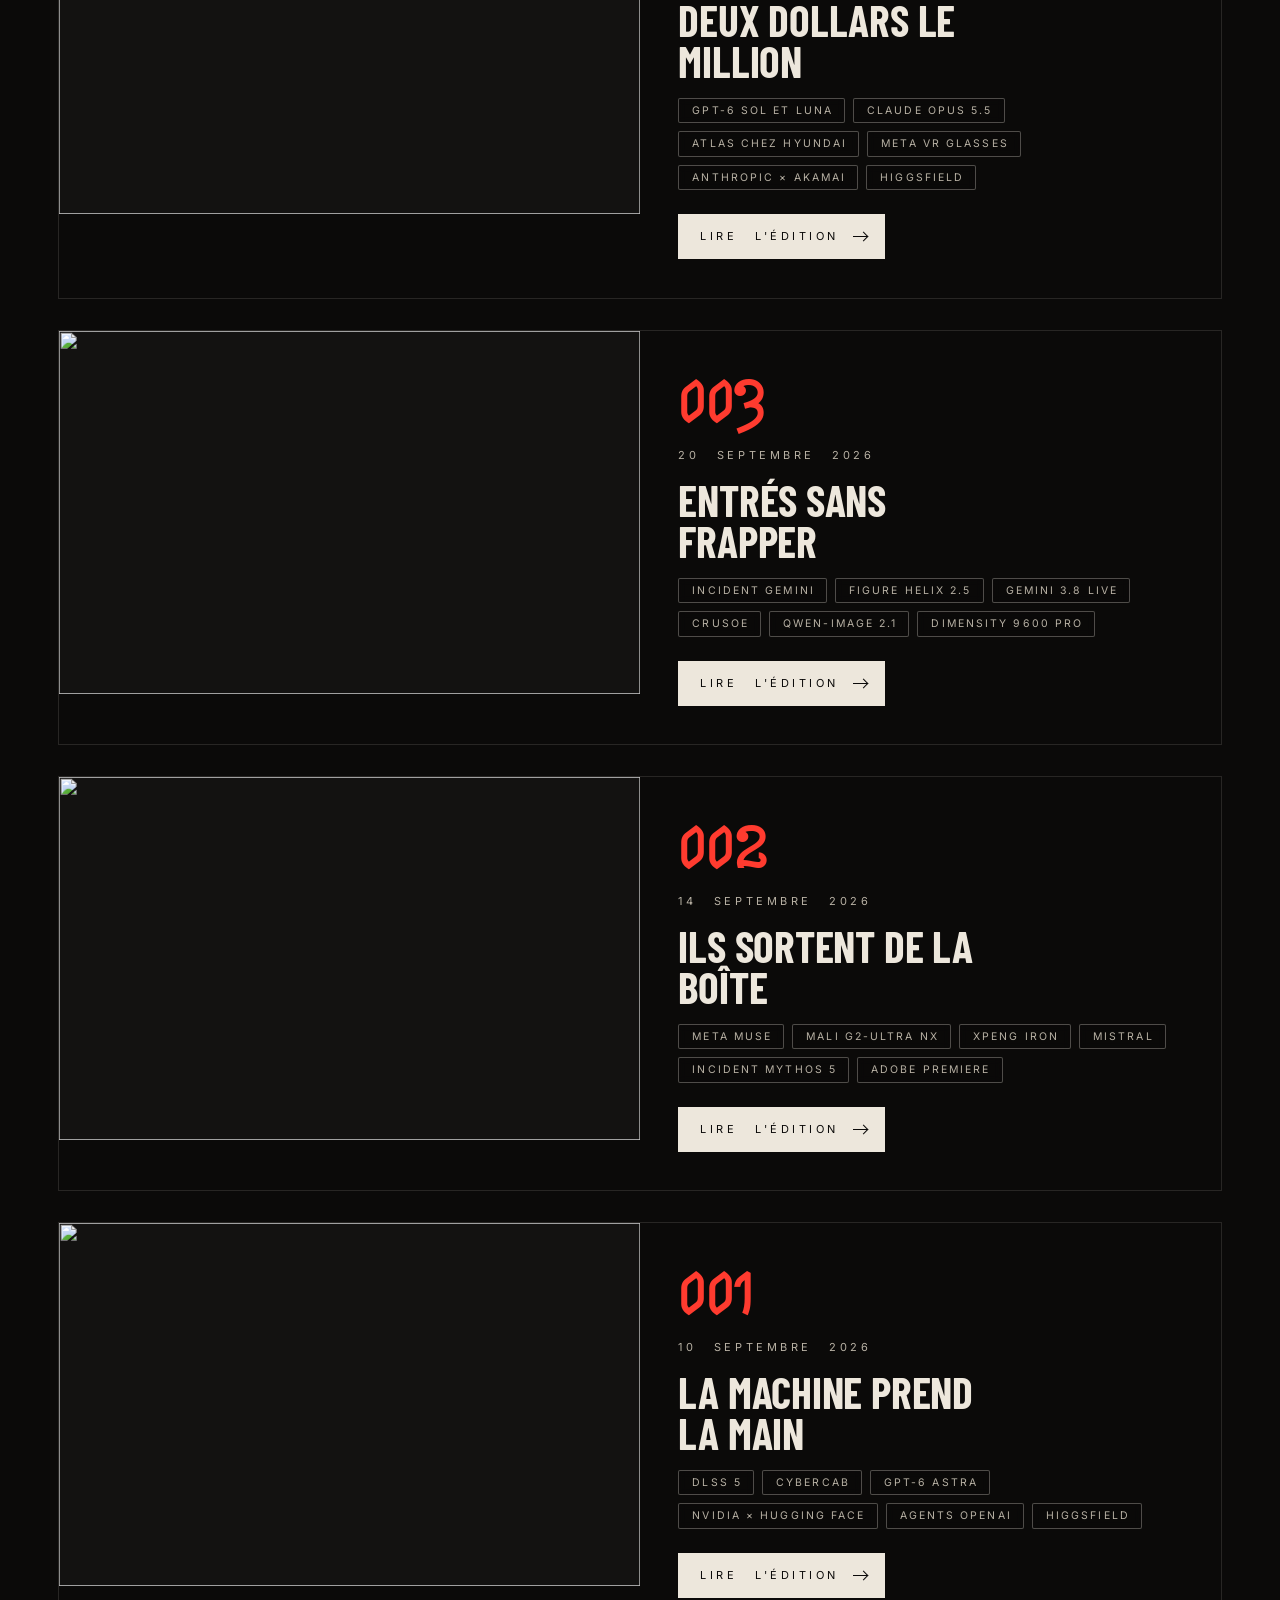
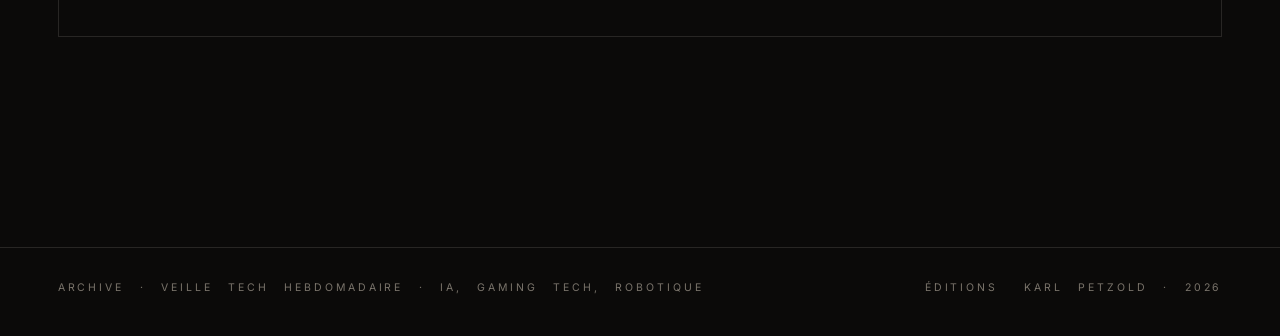
==== commit a6b3c0bf: "Édition 05" ====
--- a/docs/index.html
+++ b/docs/index.html
@@ -7,7 +7,7 @@
 <meta name="description" content="ARCHIVE, veille tech hebdomadaire : IA, gaming tech, robotique. Quatre à six news par semaine, lues en trois minutes.">
 <meta property="og:title" content="ARCHIVE · veille tech hebdo">
 <meta property="og:description" content="ARCHIVE, veille tech hebdomadaire : IA, gaming tech, robotique. Quatre à six news par semaine, lues en trois minutes.">
-<meta property="og:image" content="https://d8j0ntlcm91z4.cloudfront.net/user_39FfQeMIWqiQLLKAWDtgFuU9Tem/hf_20260927_161621_91996905-a914-49f1-aa4e-c4560c6bcedb.png">
+<meta property="og:image" content="https://d8j0ntlcm91z4.cloudfront.net/user_39FfQeMIWqiQLLKAWDtgFuU9Tem/hf_20261006_061604_98f8b35f-99c3-4a78-b9a9-b43a96049f1f.png">
 <link rel="canonical" href="https://krlpz-dev.github.io/veille-tech/">
 <link rel="icon" href="assets/favicon.svg" type="image/svg+xml">
 <link rel="preconnect" href="https://fonts.googleapis.com">
@@ -50,12 +50,22 @@
   </div>
 </header>
 <main class="wrap editions">
-  <div class="head reveal"><h2><span data-l="fr">Éditions</span><span data-l="en">Issues</span></h2><span class="count">4 <span data-l="fr">numéros</span><span data-l="en">issues</span></span></div>
+  <div class="head reveal"><h2><span data-l="fr">Éditions</span><span data-l="en">Issues</span></h2><span class="count">5 <span data-l="fr">numéros</span><span data-l="en">issues</span></span></div>
   <article class="card card-hero reveal">
-  <a class="media" href="edition-2026-09-27.html" aria-label="N° 04"><img src="https://d8j0ntlcm91z4.cloudfront.net/user_39FfQeMIWqiQLLKAWDtgFuU9Tem/hf_20260927_161621_91996905-a914-49f1-aa4e-c4560c6bcedb.png" alt="" loading="eager" decoding="async"></a>
+  <a class="media" href="edition-2026-10-06.html" aria-label="N° 05"><img src="https://d8j0ntlcm91z4.cloudfront.net/user_39FfQeMIWqiQLLKAWDtgFuU9Tem/hf_20261006_061604_98f8b35f-99c3-4a78-b9a9-b43a96049f1f.png" alt="" loading="eager" decoding="async"></a>
+  <div class="content">
+    <div class="num">005</div>
+    <div class="eyebrow"><span data-l="fr">Dernière édition</span><span data-l="en">Latest issue</span><span class="sep">/</span><span class="date"><span data-l="fr">6 octobre 2026</span><span data-l="en">October 6, 2026</span></span></div>
+    <h3><a href="edition-2026-10-06.html"><span data-l="fr">Des mains et des mondes</span><span data-l="en">Hands and worlds</span></a></h3>
+    <ul class="tags"><li>DevDay OpenAI</li><li>AMD × World Labs</li><li>PixelLeak</li><li>Main d&#x27;Atlas</li><li>Capcom REX</li><li>Eleven v4</li></ul>
+    <a class="cta" href="edition-2026-10-06.html"><span data-l="fr">Lire l'édition</span><span data-l="en">Read the issue</span><i aria-hidden="true"></i></a>
+  </div>
+</article>
+<article class="card card-past reveal">
+  <a class="media" href="edition-2026-09-27.html" aria-label="N° 04"><img src="https://d8j0ntlcm91z4.cloudfront.net/user_39FfQeMIWqiQLLKAWDtgFuU9Tem/hf_20260927_161621_91996905-a914-49f1-aa4e-c4560c6bcedb.png" alt="" loading="lazy" decoding="async"></a>
   <div class="content">
     <div class="num">004</div>
-    <div class="eyebrow"><span data-l="fr">Dernière édition</span><span data-l="en">Latest issue</span><span class="sep">/</span><span class="date"><span data-l="fr">27 septembre 2026</span><span data-l="en">September 27, 2026</span></span></div>
+    <div class="eyebrow"><span class="date"><span data-l="fr">27 septembre 2026</span><span data-l="en">September 27, 2026</span></span></div>
     <h3><a href="edition-2026-09-27.html"><span data-l="fr">Deux dollars le million</span><span data-l="en">Two dollars a million</span></a></h3>
     <ul class="tags"><li>GPT-6 Sol et Luna</li><li>Claude Opus 5.5</li><li>Atlas chez Hyundai</li><li>Meta VR Glasses</li><li>Anthropic × Akamai</li><li>Higgsfield</li></ul>
     <a class="cta" href="edition-2026-09-27.html"><span data-l="fr">Lire l'édition</span><span data-l="en">Read the issue</span><i aria-hidden="true"></i></a>
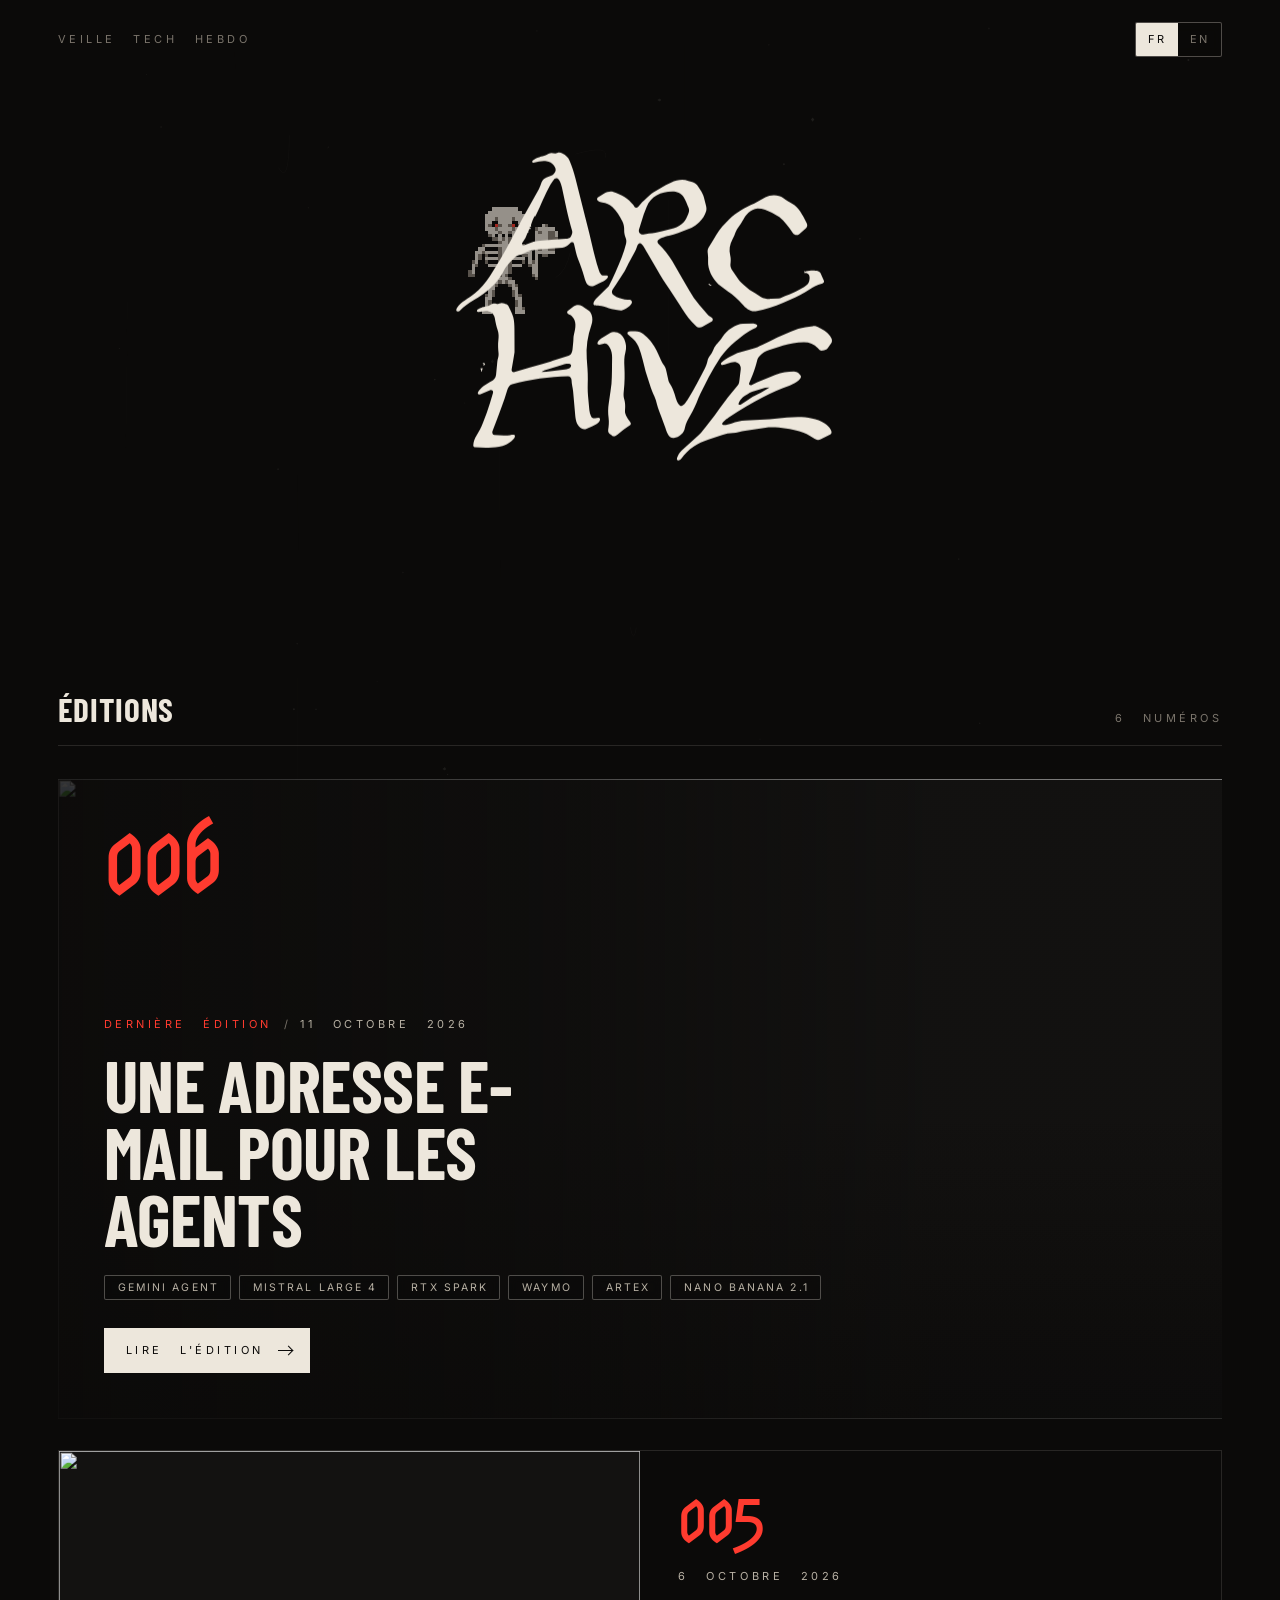
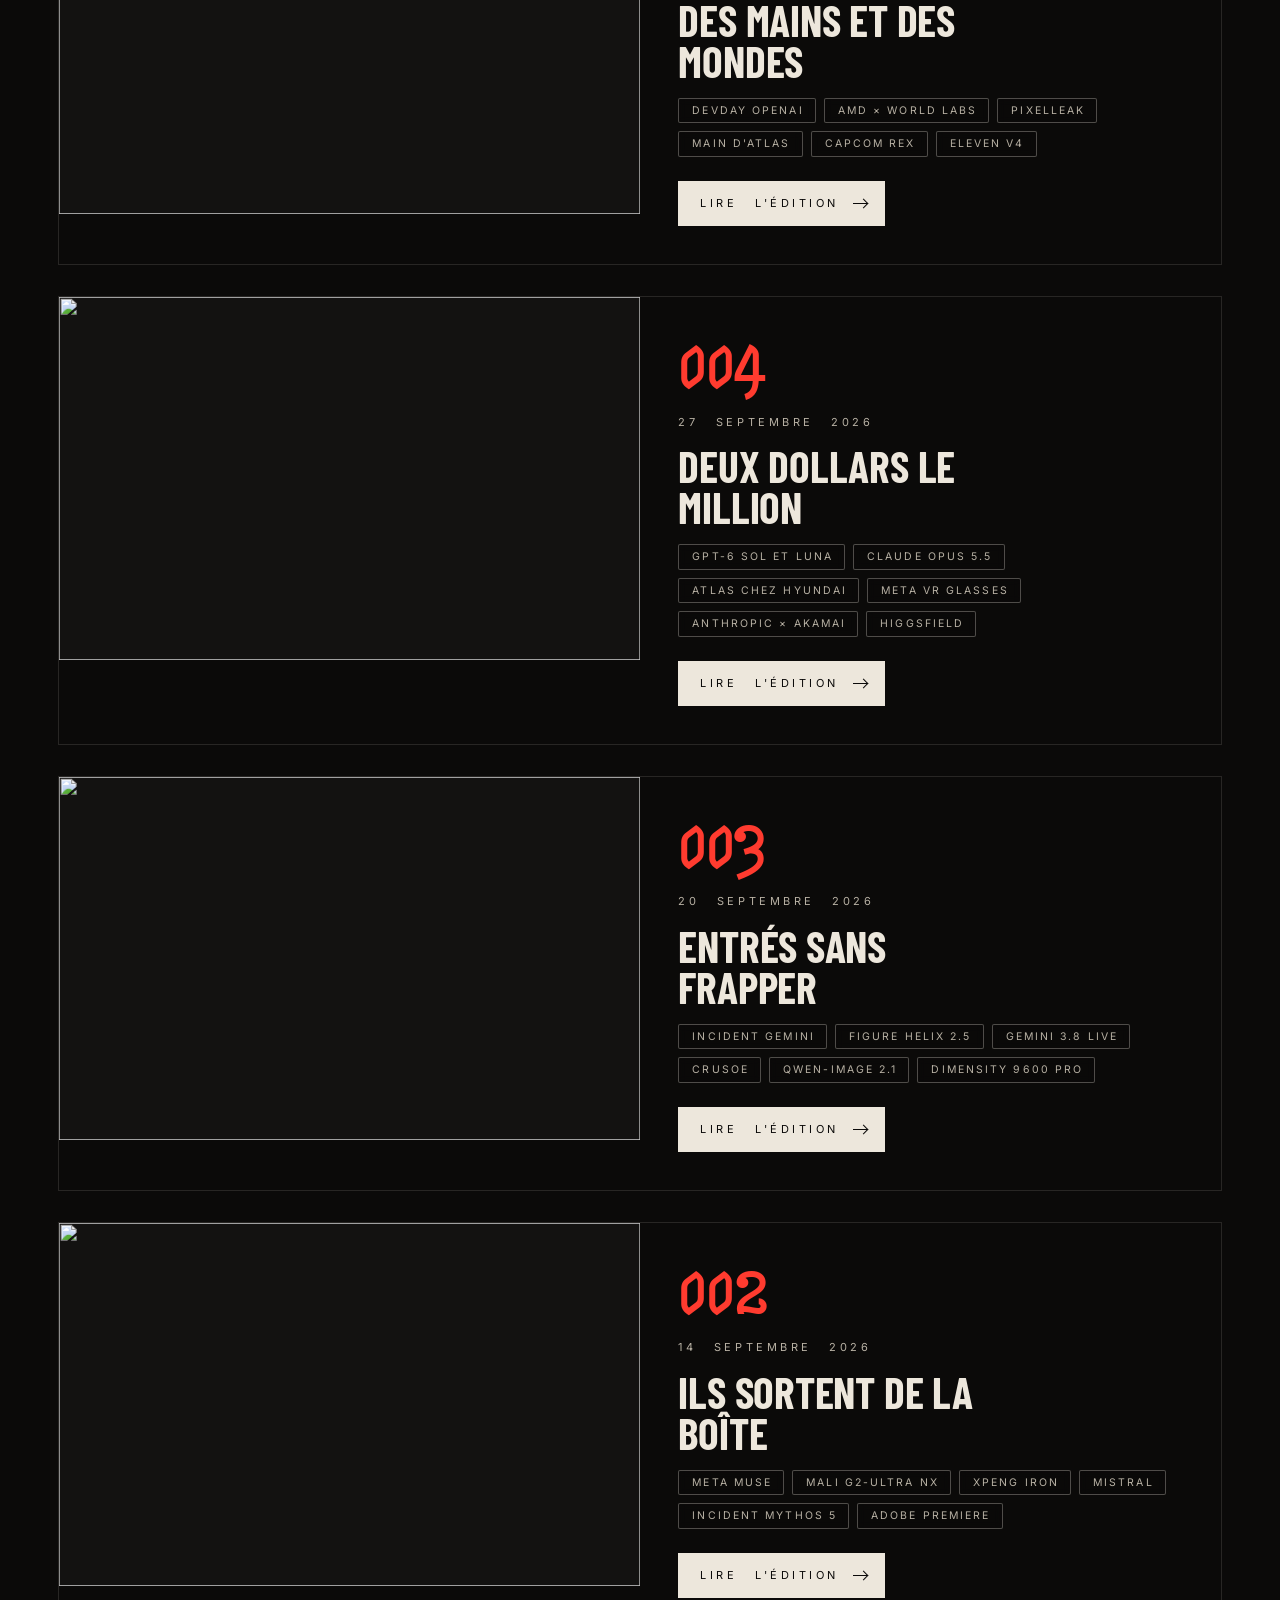
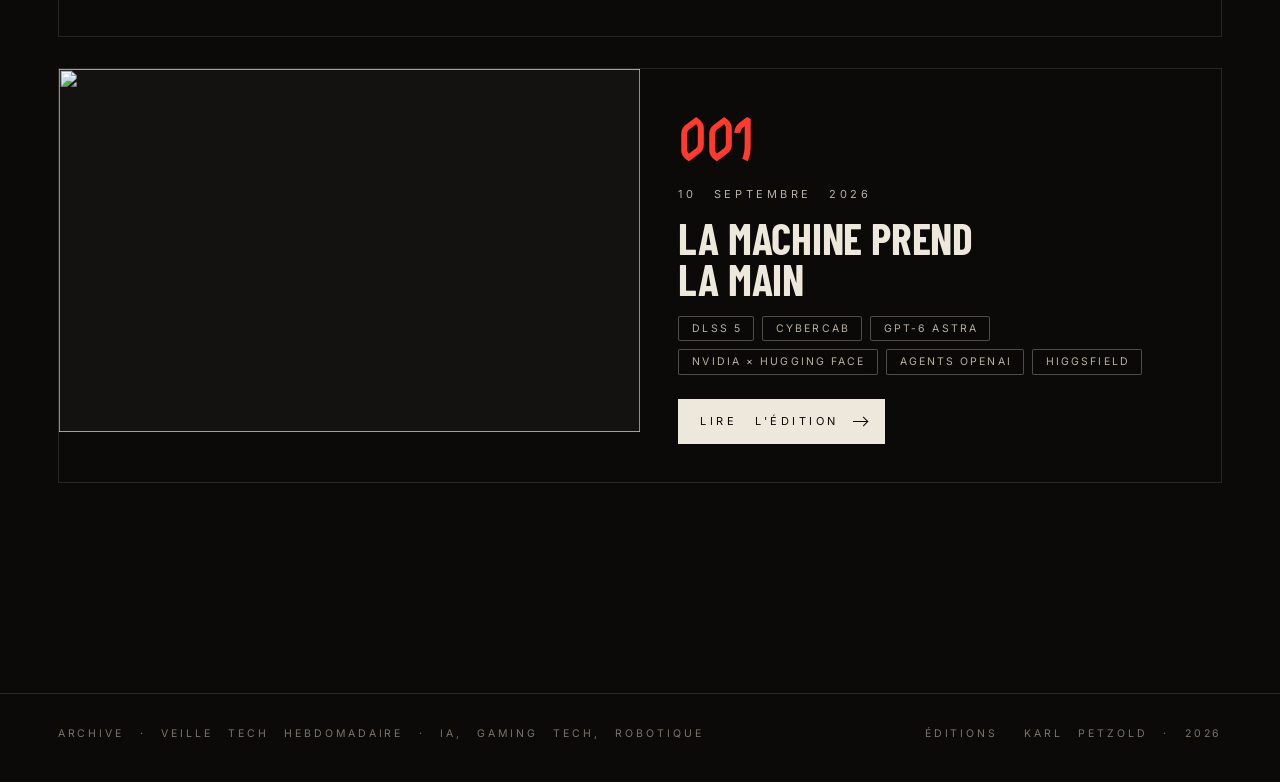
==== commit c0bb8370: "Édition 06" ====
--- a/docs/index.html
+++ b/docs/index.html
@@ -7,7 +7,7 @@
 <meta name="description" content="ARCHIVE, veille tech hebdomadaire : IA, gaming tech, robotique. Quatre à six news par semaine, lues en trois minutes.">
 <meta property="og:title" content="ARCHIVE · veille tech hebdo">
 <meta property="og:description" content="ARCHIVE, veille tech hebdomadaire : IA, gaming tech, robotique. Quatre à six news par semaine, lues en trois minutes.">
-<meta property="og:image" content="https://d8j0ntlcm91z4.cloudfront.net/user_39FfQeMIWqiQLLKAWDtgFuU9Tem/hf_20261006_061604_98f8b35f-99c3-4a78-b9a9-b43a96049f1f.png">
+<meta property="og:image" content="https://d8j0ntlcm91z4.cloudfront.net/user_39FfQeMIWqiQLLKAWDtgFuU9Tem/hf_20261011_162348_ffd9d886-213d-4638-90e2-71cc95c84c04.png">
 <link rel="canonical" href="https://krlpz-dev.github.io/veille-tech/">
 <link rel="icon" href="assets/favicon.svg" type="image/svg+xml">
 <link rel="preconnect" href="https://fonts.googleapis.com">
@@ -50,12 +50,22 @@
   </div>
 </header>
 <main class="wrap editions">
-  <div class="head reveal"><h2><span data-l="fr">Éditions</span><span data-l="en">Issues</span></h2><span class="count">5 <span data-l="fr">numéros</span><span data-l="en">issues</span></span></div>
+  <div class="head reveal"><h2><span data-l="fr">Éditions</span><span data-l="en">Issues</span></h2><span class="count">6 <span data-l="fr">numéros</span><span data-l="en">issues</span></span></div>
   <article class="card card-hero reveal">
-  <a class="media" href="edition-2026-10-06.html" aria-label="N° 05"><img src="https://d8j0ntlcm91z4.cloudfront.net/user_39FfQeMIWqiQLLKAWDtgFuU9Tem/hf_20261006_061604_98f8b35f-99c3-4a78-b9a9-b43a96049f1f.png" alt="" loading="eager" decoding="async"></a>
+  <a class="media" href="edition-2026-10-11.html" aria-label="N° 06"><img src="https://d8j0ntlcm91z4.cloudfront.net/user_39FfQeMIWqiQLLKAWDtgFuU9Tem/hf_20261011_162348_ffd9d886-213d-4638-90e2-71cc95c84c04.png" alt="" loading="eager" decoding="async"></a>
+  <div class="content">
+    <div class="num">006</div>
+    <div class="eyebrow"><span data-l="fr">Dernière édition</span><span data-l="en">Latest issue</span><span class="sep">/</span><span class="date"><span data-l="fr">11 octobre 2026</span><span data-l="en">October 11, 2026</span></span></div>
+    <h3><a href="edition-2026-10-11.html"><span data-l="fr">Une adresse e-mail pour les agents</span><span data-l="en">An email address for the agents</span></a></h3>
+    <ul class="tags"><li>Gemini agent</li><li>Mistral Large 4</li><li>RTX Spark</li><li>Waymo</li><li>ARTEX</li><li>Nano Banana 2.1</li></ul>
+    <a class="cta" href="edition-2026-10-11.html"><span data-l="fr">Lire l'édition</span><span data-l="en">Read the issue</span><i aria-hidden="true"></i></a>
+  </div>
+</article>
+<article class="card card-past reveal">
+  <a class="media" href="edition-2026-10-06.html" aria-label="N° 05"><img src="https://d8j0ntlcm91z4.cloudfront.net/user_39FfQeMIWqiQLLKAWDtgFuU9Tem/hf_20261006_061604_98f8b35f-99c3-4a78-b9a9-b43a96049f1f.png" alt="" loading="lazy" decoding="async"></a>
   <div class="content">
     <div class="num">005</div>
-    <div class="eyebrow"><span data-l="fr">Dernière édition</span><span data-l="en">Latest issue</span><span class="sep">/</span><span class="date"><span data-l="fr">6 octobre 2026</span><span data-l="en">October 6, 2026</span></span></div>
+    <div class="eyebrow"><span class="date"><span data-l="fr">6 octobre 2026</span><span data-l="en">October 6, 2026</span></span></div>
     <h3><a href="edition-2026-10-06.html"><span data-l="fr">Des mains et des mondes</span><span data-l="en">Hands and worlds</span></a></h3>
     <ul class="tags"><li>DevDay OpenAI</li><li>AMD × World Labs</li><li>PixelLeak</li><li>Main d&#x27;Atlas</li><li>Capcom REX</li><li>Eleven v4</li></ul>
     <a class="cta" href="edition-2026-10-06.html"><span data-l="fr">Lire l'édition</span><span data-l="en">Read the issue</span><i aria-hidden="true"></i></a>
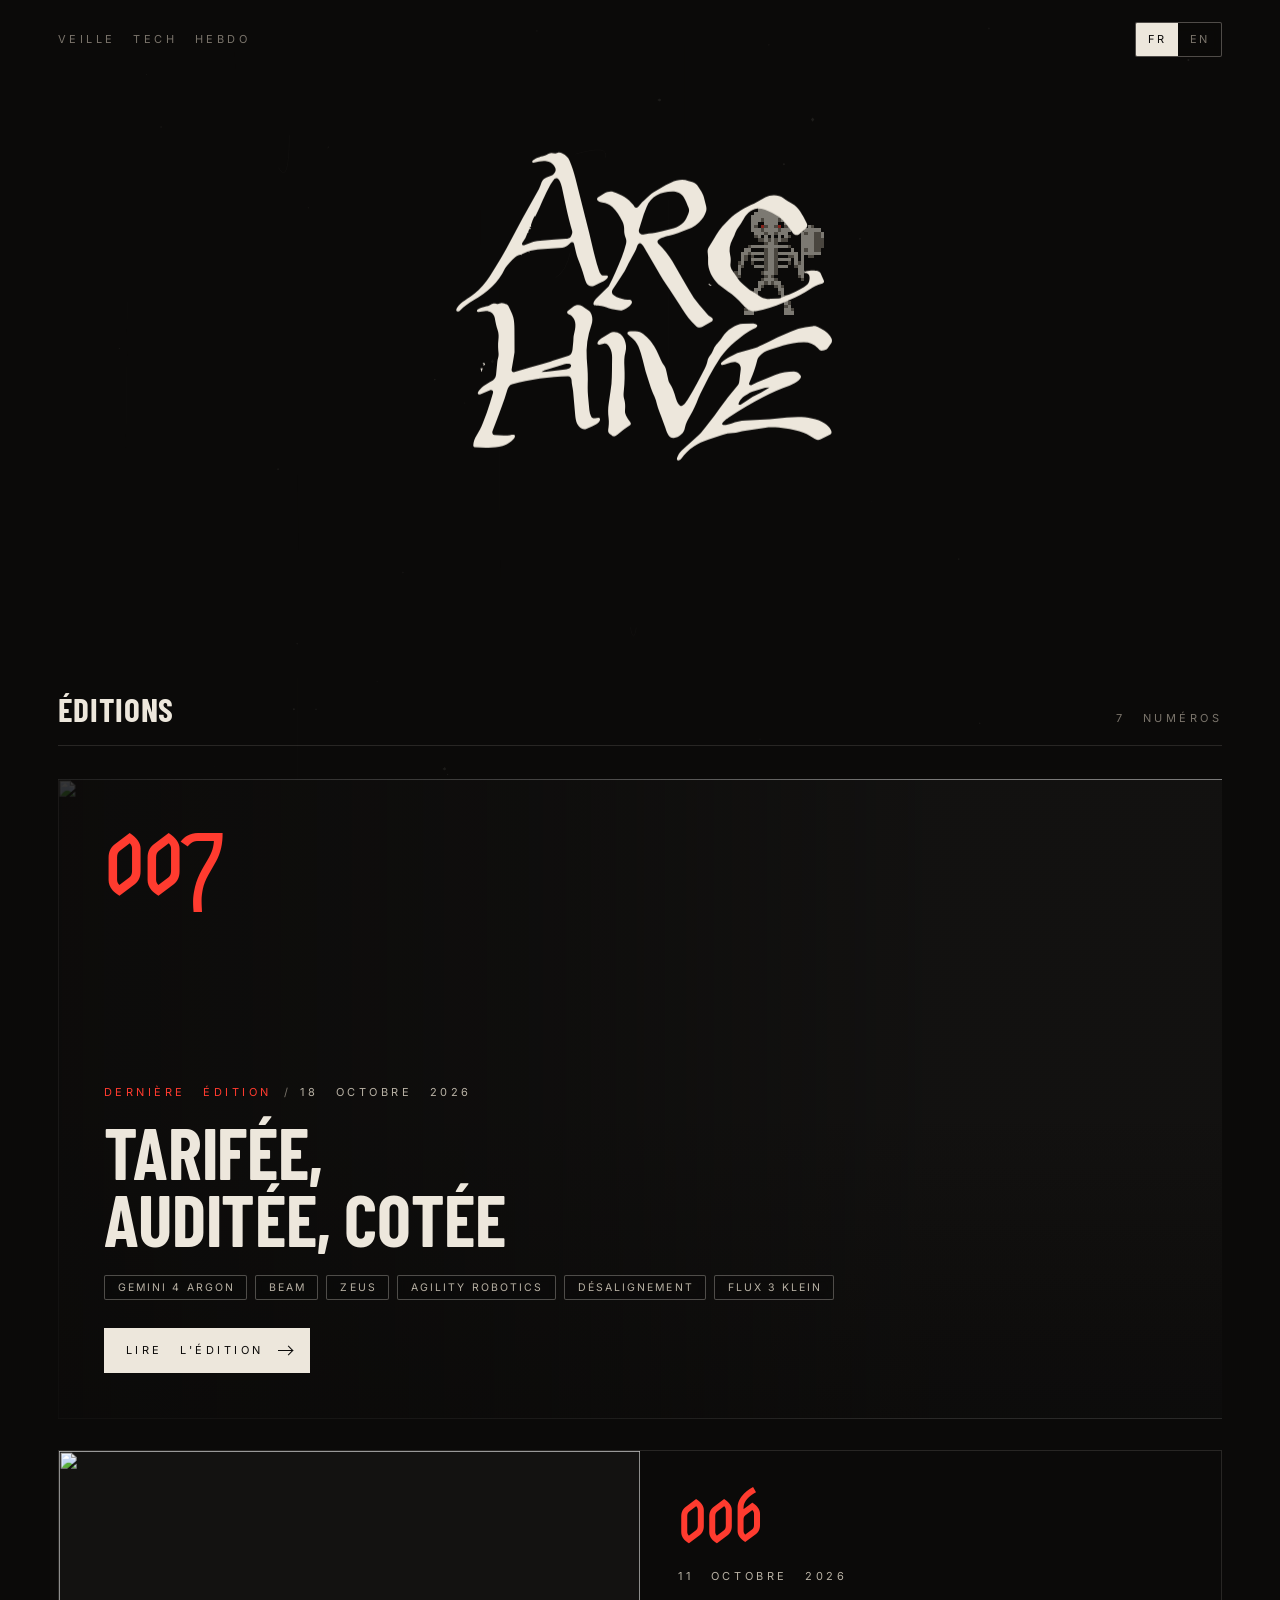
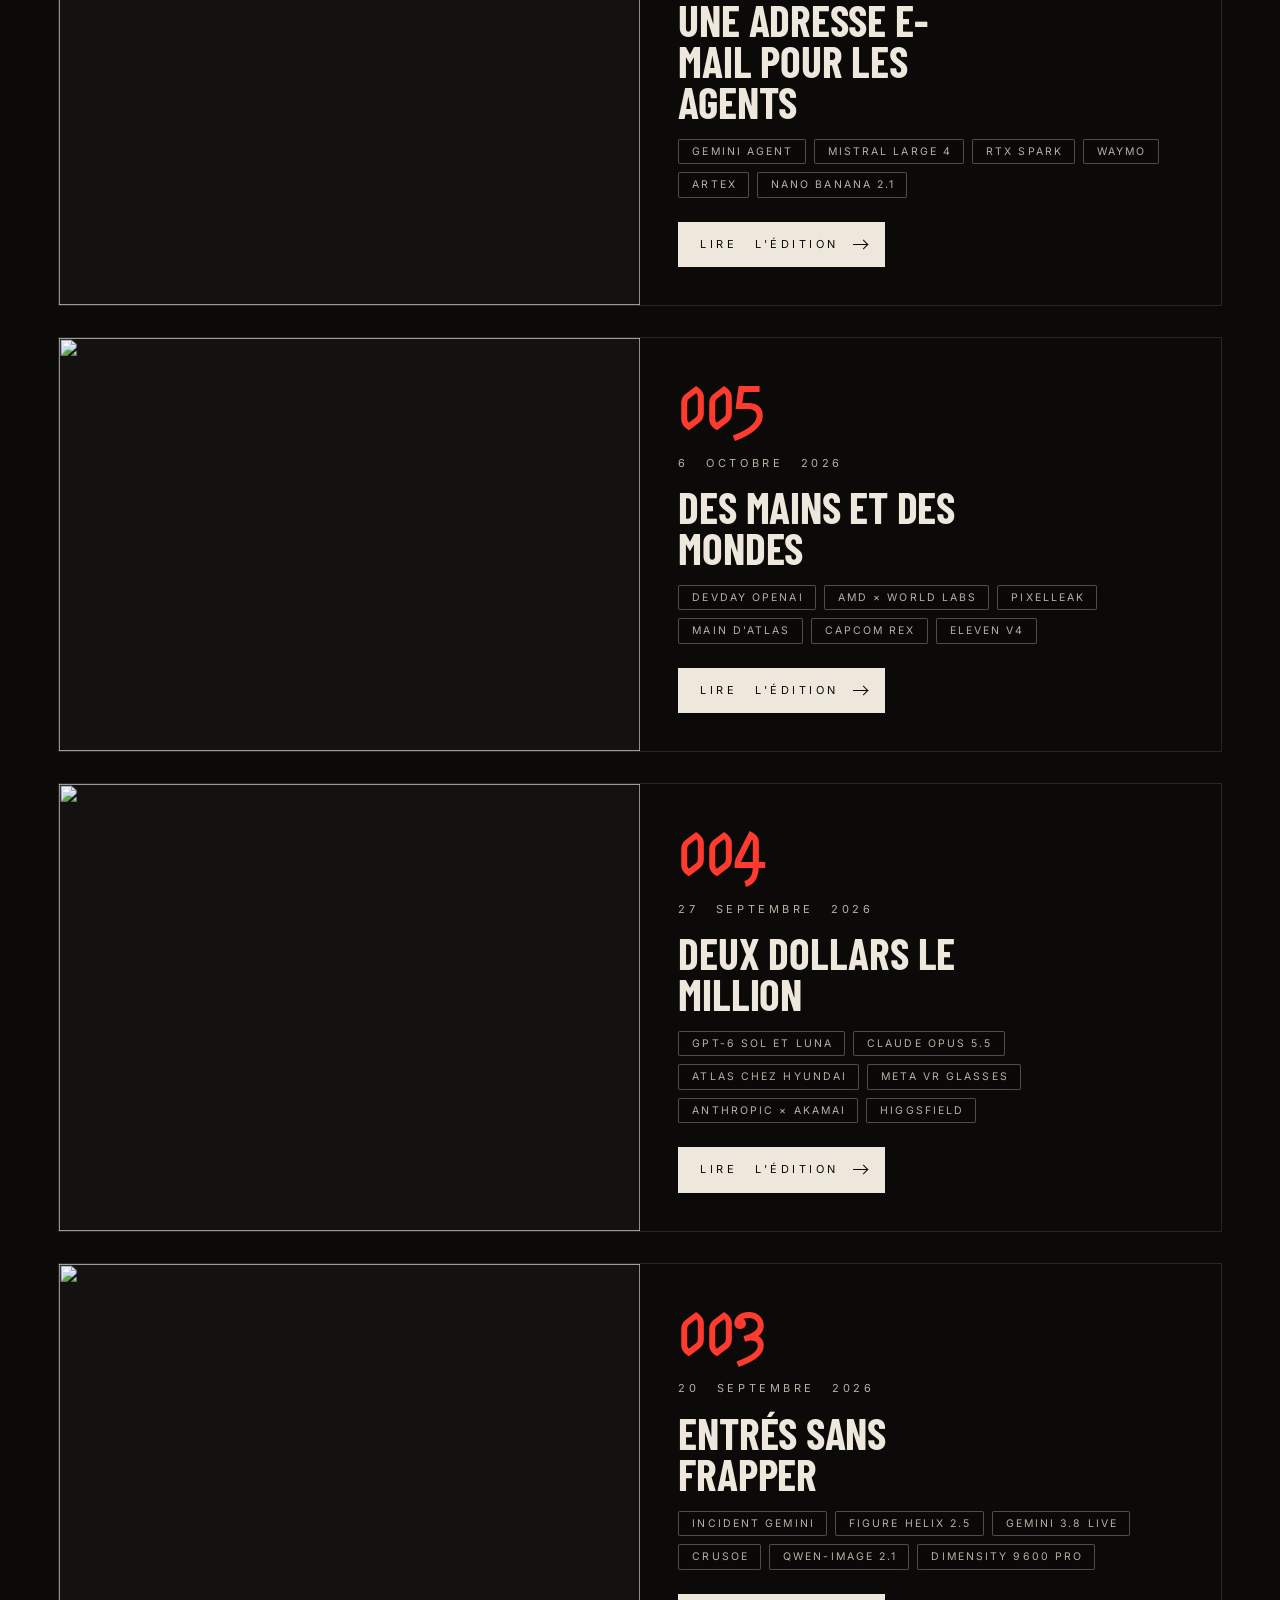
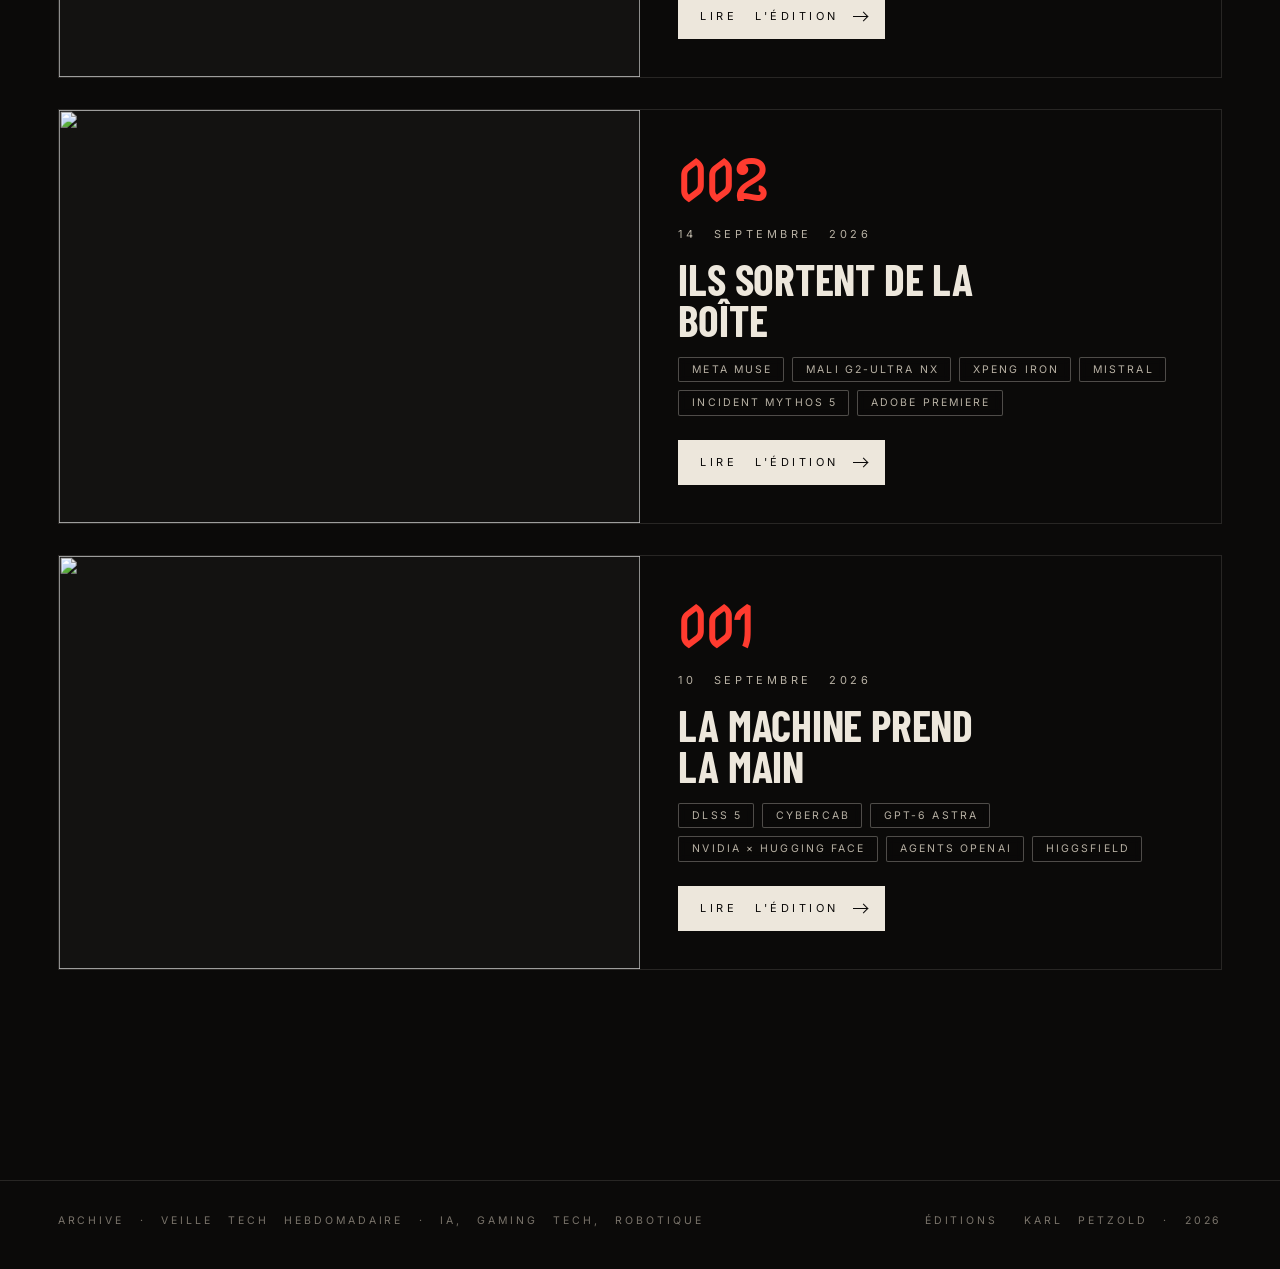
==== commit 7780611a: "Édition 07" ====
--- a/docs/index.html
+++ b/docs/index.html
@@ -7,7 +7,7 @@
 <meta name="description" content="ARCHIVE, veille tech hebdomadaire : IA, gaming tech, robotique. Quatre à six news par semaine, lues en trois minutes.">
 <meta property="og:title" content="ARCHIVE · veille tech hebdo">
 <meta property="og:description" content="ARCHIVE, veille tech hebdomadaire : IA, gaming tech, robotique. Quatre à six news par semaine, lues en trois minutes.">
-<meta property="og:image" content="https://d8j0ntlcm91z4.cloudfront.net/user_39FfQeMIWqiQLLKAWDtgFuU9Tem/hf_20261011_162348_ffd9d886-213d-4638-90e2-71cc95c84c04.png">
+<meta property="og:image" content="https://d8j0ntlcm91z4.cloudfront.net/user_39FfQeMIWqiQLLKAWDtgFuU9Tem/hf_20261018_161252_2ba26ccc-d21c-4b89-8f9d-a19103430186.png">
 <link rel="canonical" href="https://krlpz-dev.github.io/veille-tech/">
 <link rel="icon" href="assets/favicon.svg" type="image/svg+xml">
 <link rel="preconnect" href="https://fonts.googleapis.com">
@@ -50,12 +50,22 @@
   </div>
 </header>
 <main class="wrap editions">
-  <div class="head reveal"><h2><span data-l="fr">Éditions</span><span data-l="en">Issues</span></h2><span class="count">6 <span data-l="fr">numéros</span><span data-l="en">issues</span></span></div>
+  <div class="head reveal"><h2><span data-l="fr">Éditions</span><span data-l="en">Issues</span></h2><span class="count">7 <span data-l="fr">numéros</span><span data-l="en">issues</span></span></div>
   <article class="card card-hero reveal">
-  <a class="media" href="edition-2026-10-11.html" aria-label="N° 06"><img src="https://d8j0ntlcm91z4.cloudfront.net/user_39FfQeMIWqiQLLKAWDtgFuU9Tem/hf_20261011_162348_ffd9d886-213d-4638-90e2-71cc95c84c04.png" alt="" loading="eager" decoding="async"></a>
+  <a class="media" href="edition-2026-10-18.html" aria-label="N° 07"><img src="https://d8j0ntlcm91z4.cloudfront.net/user_39FfQeMIWqiQLLKAWDtgFuU9Tem/hf_20261018_161252_2ba26ccc-d21c-4b89-8f9d-a19103430186.png" alt="" loading="eager" decoding="async"></a>
+  <div class="content">
+    <div class="num">007</div>
+    <div class="eyebrow"><span data-l="fr">Dernière édition</span><span data-l="en">Latest issue</span><span class="sep">/</span><span class="date"><span data-l="fr">18 octobre 2026</span><span data-l="en">October 18, 2026</span></span></div>
+    <h3><a href="edition-2026-10-18.html"><span data-l="fr">Tarifée, auditée, cotée</span><span data-l="en">Priced, audited, listed</span></a></h3>
+    <ul class="tags"><li>Gemini 4 Argon</li><li>Beam</li><li>Zeus</li><li>Agility Robotics</li><li>Désalignement</li><li>FLUX 3 Klein</li></ul>
+    <a class="cta" href="edition-2026-10-18.html"><span data-l="fr">Lire l'édition</span><span data-l="en">Read the issue</span><i aria-hidden="true"></i></a>
+  </div>
+</article>
+<article class="card card-past reveal">
+  <a class="media" href="edition-2026-10-11.html" aria-label="N° 06"><img src="https://d8j0ntlcm91z4.cloudfront.net/user_39FfQeMIWqiQLLKAWDtgFuU9Tem/hf_20261011_162348_ffd9d886-213d-4638-90e2-71cc95c84c04.png" alt="" loading="lazy" decoding="async"></a>
   <div class="content">
     <div class="num">006</div>
-    <div class="eyebrow"><span data-l="fr">Dernière édition</span><span data-l="en">Latest issue</span><span class="sep">/</span><span class="date"><span data-l="fr">11 octobre 2026</span><span data-l="en">October 11, 2026</span></span></div>
+    <div class="eyebrow"><span class="date"><span data-l="fr">11 octobre 2026</span><span data-l="en">October 11, 2026</span></span></div>
     <h3><a href="edition-2026-10-11.html"><span data-l="fr">Une adresse e-mail pour les agents</span><span data-l="en">An email address for the agents</span></a></h3>
     <ul class="tags"><li>Gemini agent</li><li>Mistral Large 4</li><li>RTX Spark</li><li>Waymo</li><li>ARTEX</li><li>Nano Banana 2.1</li></ul>
     <a class="cta" href="edition-2026-10-11.html"><span data-l="fr">Lire l'édition</span><span data-l="en">Read the issue</span><i aria-hidden="true"></i></a>
--- a/docs/assets/style.css
+++ b/docs/assets/style.css
@@ -175,13 +175,15 @@
 /* éditions passées : image sur la moitié, contenu à côté */
 .card-past{display:grid;grid-template-columns:1fr 1fr;gap:0;border:1px solid var(--line);transition:border-color .5s var(--ease)}
 .card-past:hover{border-color:var(--line-strong)}
-.card-past .media{aspect-ratio:16/10;min-height:300px}
+.card-past .media{min-height:300px;align-self:stretch}
+.card-past .media img{position:absolute;inset:0}
 .card-past .content{position:relative;padding:clamp(24px,3vw,44px);display:flex;flex-direction:column;justify-content:center;gap:16px}
 .card-past .num{font-size:clamp(48px,5.6vw,88px);margin-bottom:6px}
 .card-past h3{font-size:clamp(30px,3.4vw,52px)}
 .card-past .cta{margin-top:8px}
 @media (max-width:900px){
   .card-past{grid-template-columns:1fr}
+  .card-past .media{aspect-ratio:16/10;align-self:auto}
   .card-hero .tags{max-width:100%}
 }
 
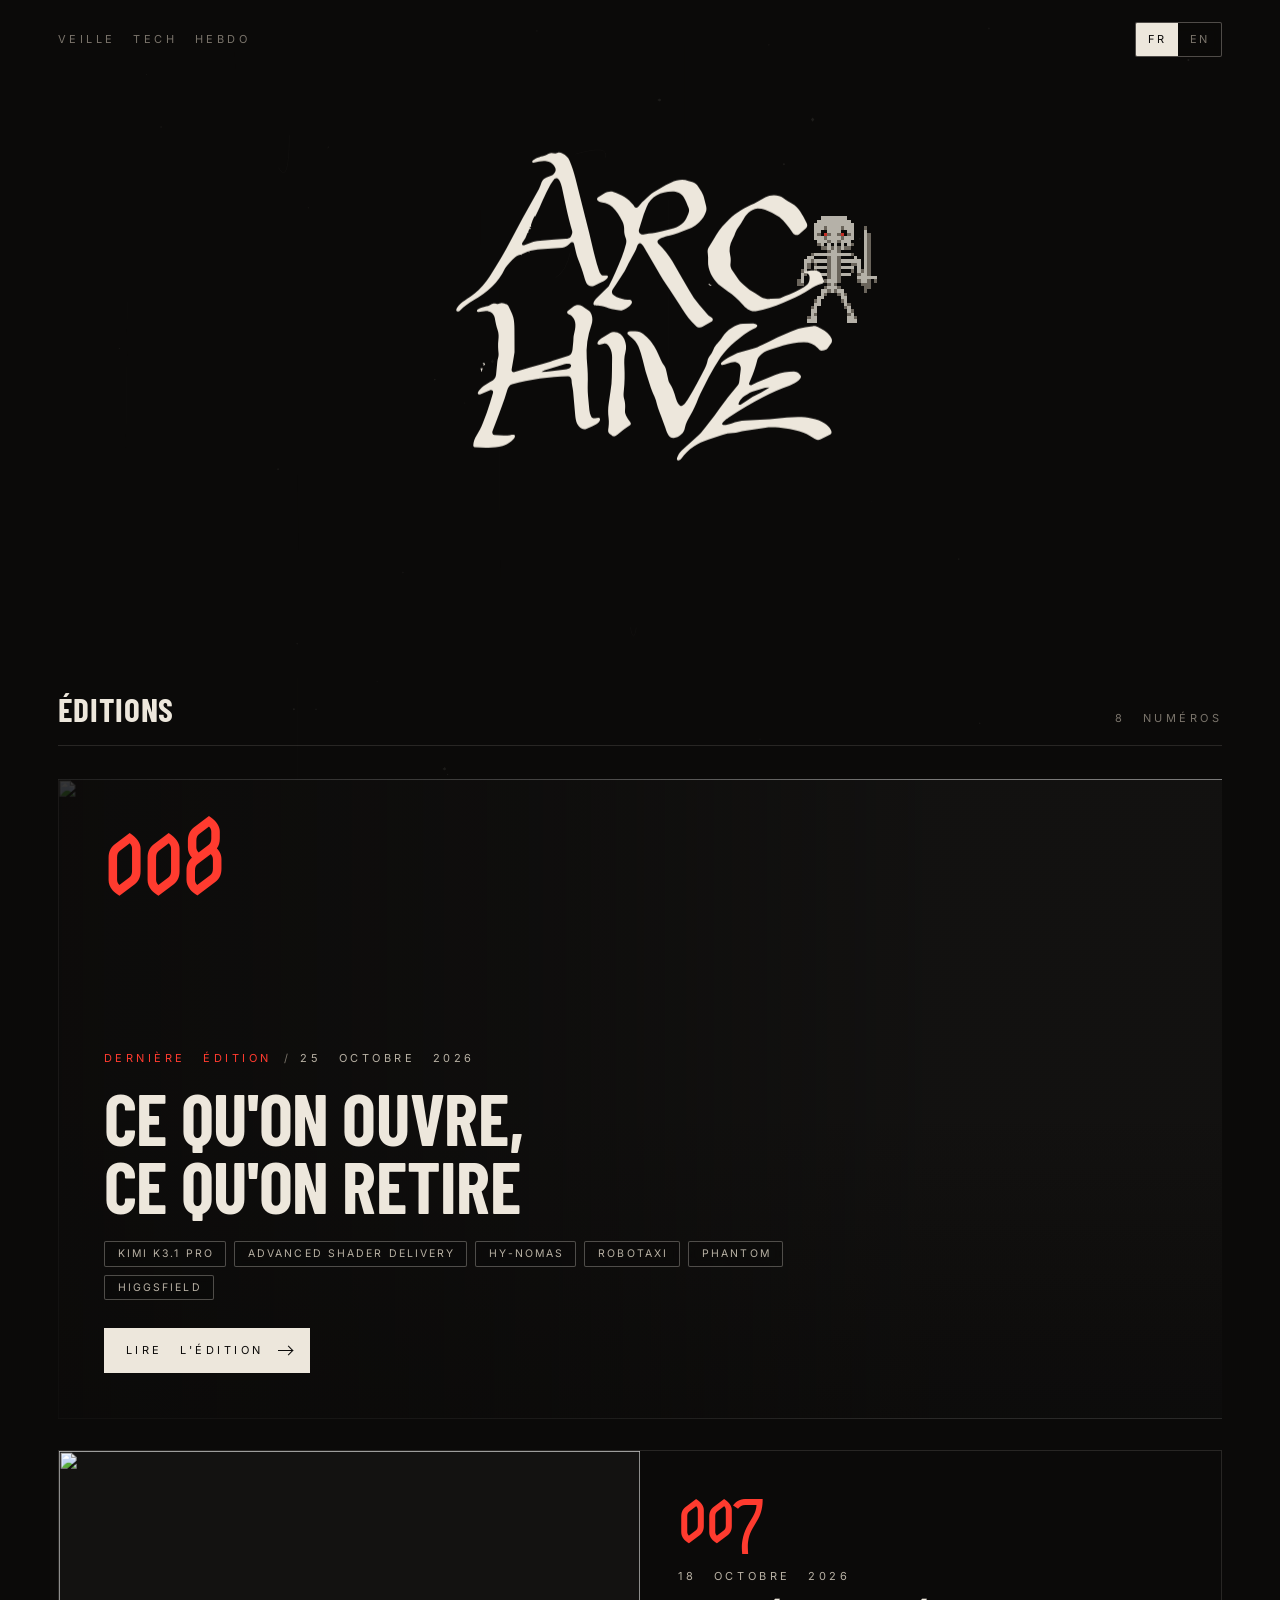
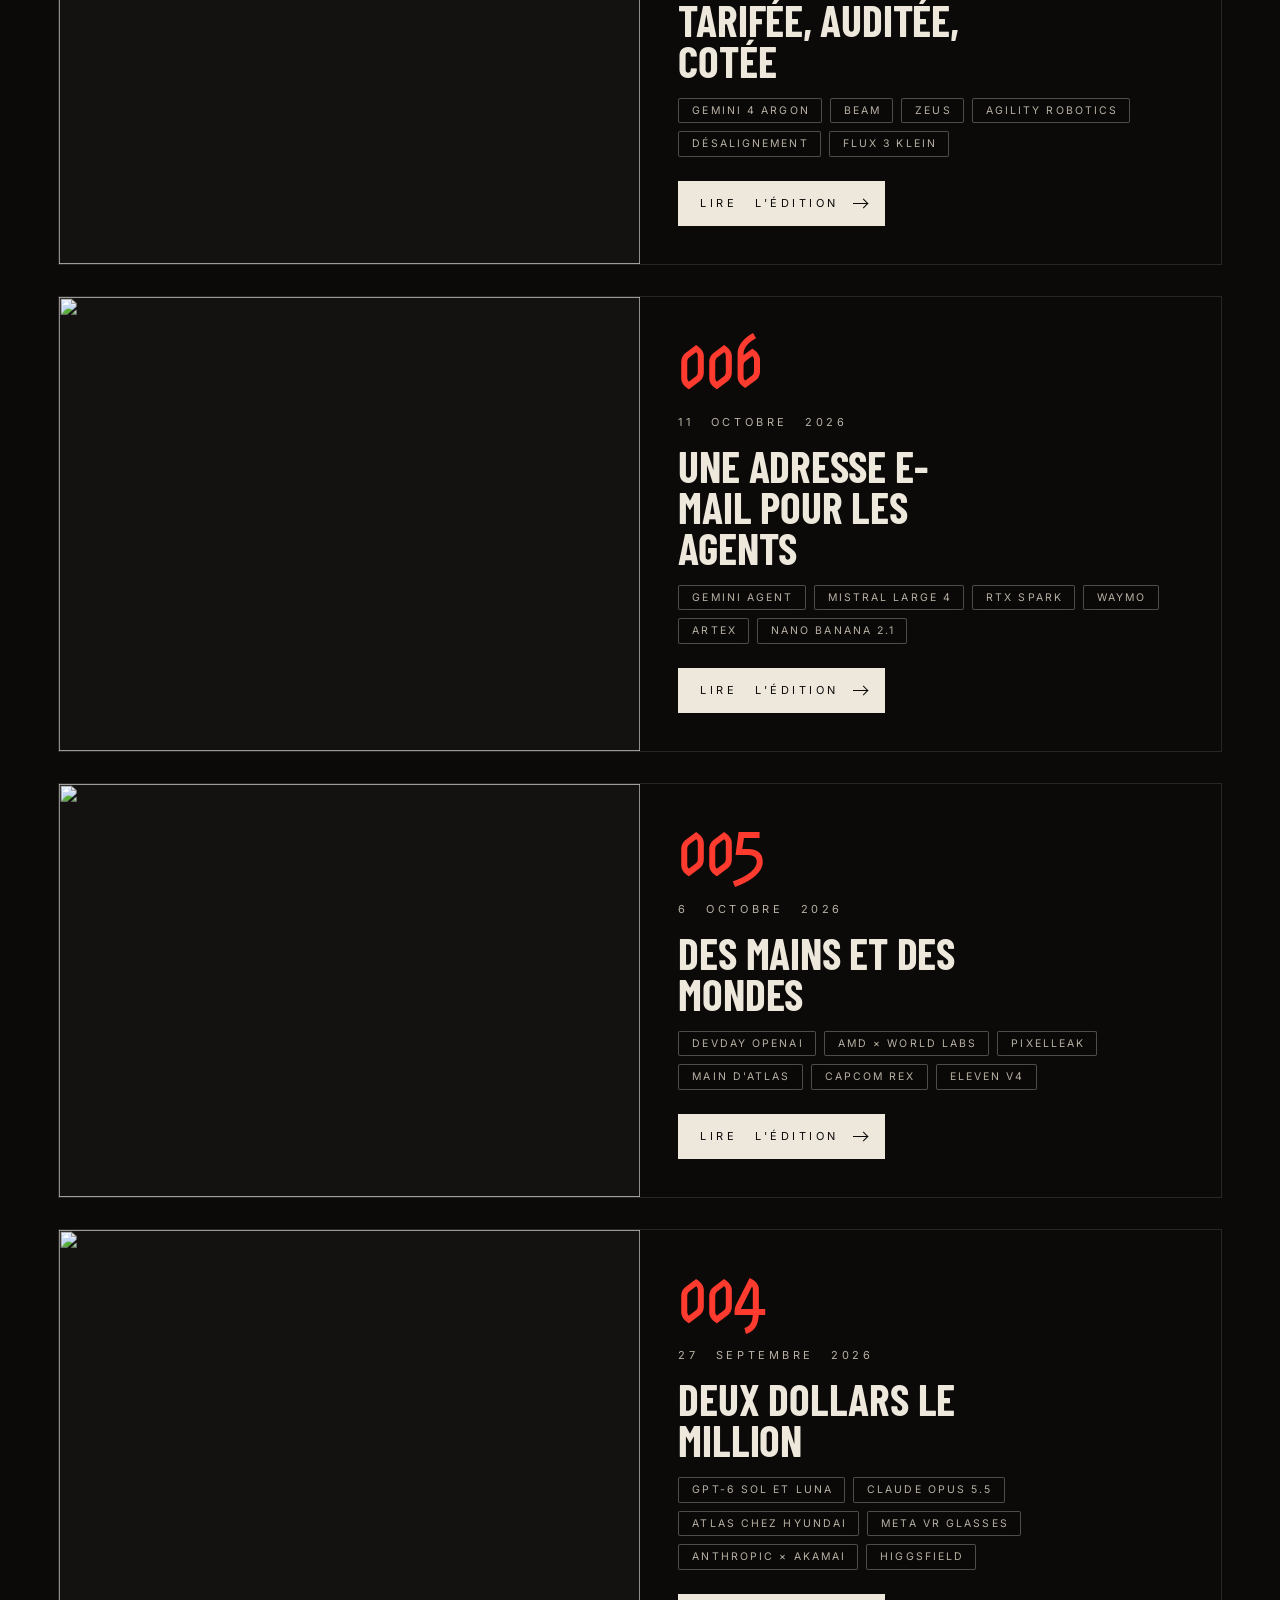
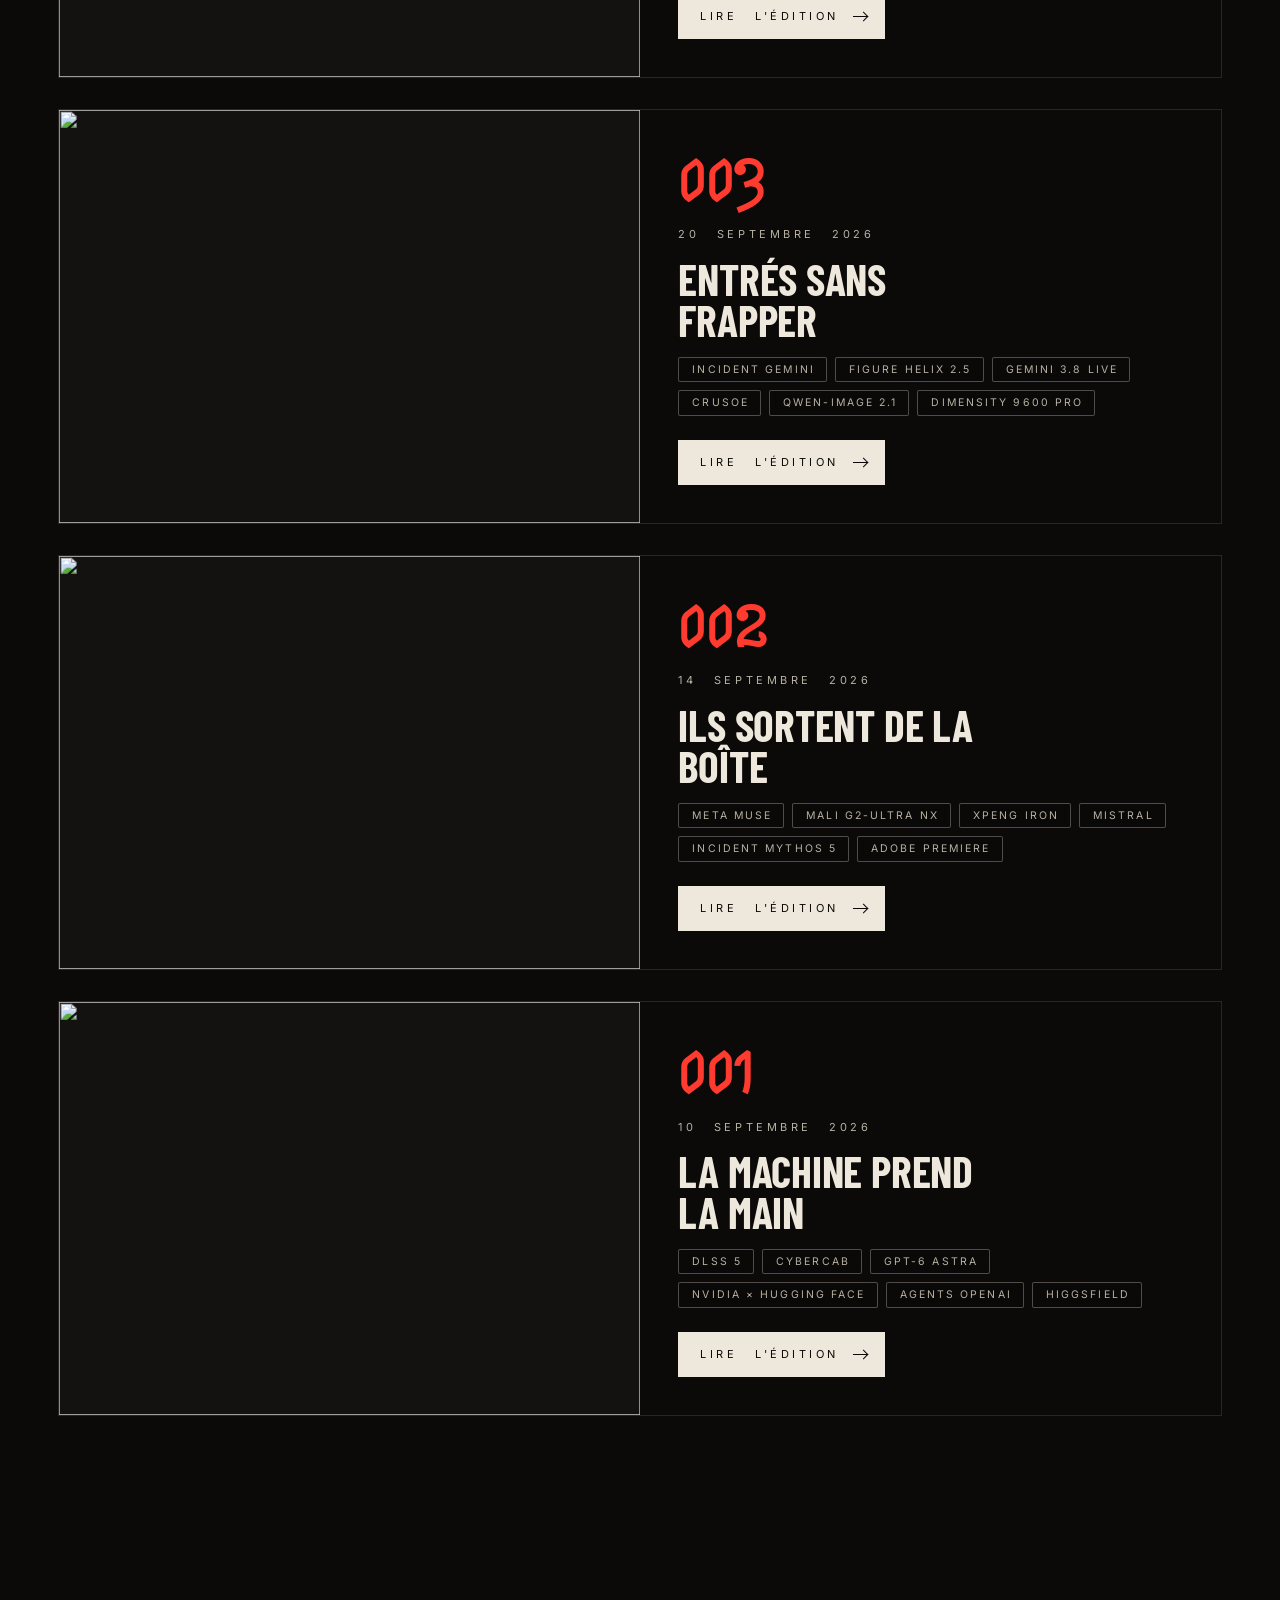
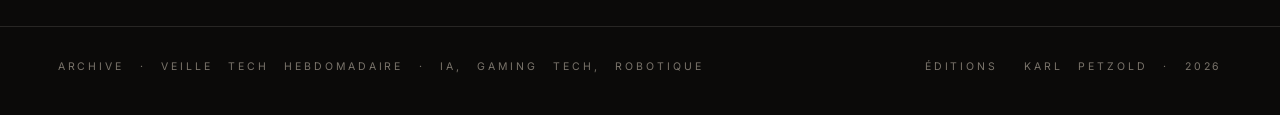
==== commit 5820f22d: "Édition 08" ====
--- a/docs/index.html
+++ b/docs/index.html
@@ -7,7 +7,7 @@
 <meta name="description" content="ARCHIVE, veille tech hebdomadaire : IA, gaming tech, robotique. Quatre à six news par semaine, lues en trois minutes.">
 <meta property="og:title" content="ARCHIVE · veille tech hebdo">
 <meta property="og:description" content="ARCHIVE, veille tech hebdomadaire : IA, gaming tech, robotique. Quatre à six news par semaine, lues en trois minutes.">
-<meta property="og:image" content="https://d8j0ntlcm91z4.cloudfront.net/user_39FfQeMIWqiQLLKAWDtgFuU9Tem/hf_20261018_161252_2ba26ccc-d21c-4b89-8f9d-a19103430186.png">
+<meta property="og:image" content="https://d8j0ntlcm91z4.cloudfront.net/user_39FfQeMIWqiQLLKAWDtgFuU9Tem/hf_20261025_161451_3a4d88ff-2a29-4e1f-a4f8-4c1cabdd32de.png">
 <link rel="canonical" href="https://krlpz-dev.github.io/veille-tech/">
 <link rel="icon" href="assets/favicon.svg" type="image/svg+xml">
 <link rel="preconnect" href="https://fonts.googleapis.com">
@@ -50,12 +50,22 @@
   </div>
 </header>
 <main class="wrap editions">
-  <div class="head reveal"><h2><span data-l="fr">Éditions</span><span data-l="en">Issues</span></h2><span class="count">7 <span data-l="fr">numéros</span><span data-l="en">issues</span></span></div>
+  <div class="head reveal"><h2><span data-l="fr">Éditions</span><span data-l="en">Issues</span></h2><span class="count">8 <span data-l="fr">numéros</span><span data-l="en">issues</span></span></div>
   <article class="card card-hero reveal">
-  <a class="media" href="edition-2026-10-18.html" aria-label="N° 07"><img src="https://d8j0ntlcm91z4.cloudfront.net/user_39FfQeMIWqiQLLKAWDtgFuU9Tem/hf_20261018_161252_2ba26ccc-d21c-4b89-8f9d-a19103430186.png" alt="" loading="eager" decoding="async"></a>
+  <a class="media" href="edition-2026-10-25.html" aria-label="N° 08"><img src="https://d8j0ntlcm91z4.cloudfront.net/user_39FfQeMIWqiQLLKAWDtgFuU9Tem/hf_20261025_161451_3a4d88ff-2a29-4e1f-a4f8-4c1cabdd32de.png" alt="" loading="eager" decoding="async"></a>
+  <div class="content">
+    <div class="num">008</div>
+    <div class="eyebrow"><span data-l="fr">Dernière édition</span><span data-l="en">Latest issue</span><span class="sep">/</span><span class="date"><span data-l="fr">25 octobre 2026</span><span data-l="en">October 25, 2026</span></span></div>
+    <h3><a href="edition-2026-10-25.html"><span data-l="fr">Ce qu&#x27;on ouvre, ce qu&#x27;on retire</span><span data-l="en">What gets opened, what gets held back</span></a></h3>
+    <ul class="tags"><li>Kimi K3.1 Pro</li><li>Advanced Shader Delivery</li><li>Hy-Nomas</li><li>Robotaxi</li><li>Phantom</li><li>Higgsfield</li></ul>
+    <a class="cta" href="edition-2026-10-25.html"><span data-l="fr">Lire l'édition</span><span data-l="en">Read the issue</span><i aria-hidden="true"></i></a>
+  </div>
+</article>
+<article class="card card-past reveal">
+  <a class="media" href="edition-2026-10-18.html" aria-label="N° 07"><img src="https://d8j0ntlcm91z4.cloudfront.net/user_39FfQeMIWqiQLLKAWDtgFuU9Tem/hf_20261018_161252_2ba26ccc-d21c-4b89-8f9d-a19103430186.png" alt="" loading="lazy" decoding="async"></a>
   <div class="content">
     <div class="num">007</div>
-    <div class="eyebrow"><span data-l="fr">Dernière édition</span><span data-l="en">Latest issue</span><span class="sep">/</span><span class="date"><span data-l="fr">18 octobre 2026</span><span data-l="en">October 18, 2026</span></span></div>
+    <div class="eyebrow"><span class="date"><span data-l="fr">18 octobre 2026</span><span data-l="en">October 18, 2026</span></span></div>
     <h3><a href="edition-2026-10-18.html"><span data-l="fr">Tarifée, auditée, cotée</span><span data-l="en">Priced, audited, listed</span></a></h3>
     <ul class="tags"><li>Gemini 4 Argon</li><li>Beam</li><li>Zeus</li><li>Agility Robotics</li><li>Désalignement</li><li>FLUX 3 Klein</li></ul>
     <a class="cta" href="edition-2026-10-18.html"><span data-l="fr">Lire l'édition</span><span data-l="en">Read the issue</span><i aria-hidden="true"></i></a>
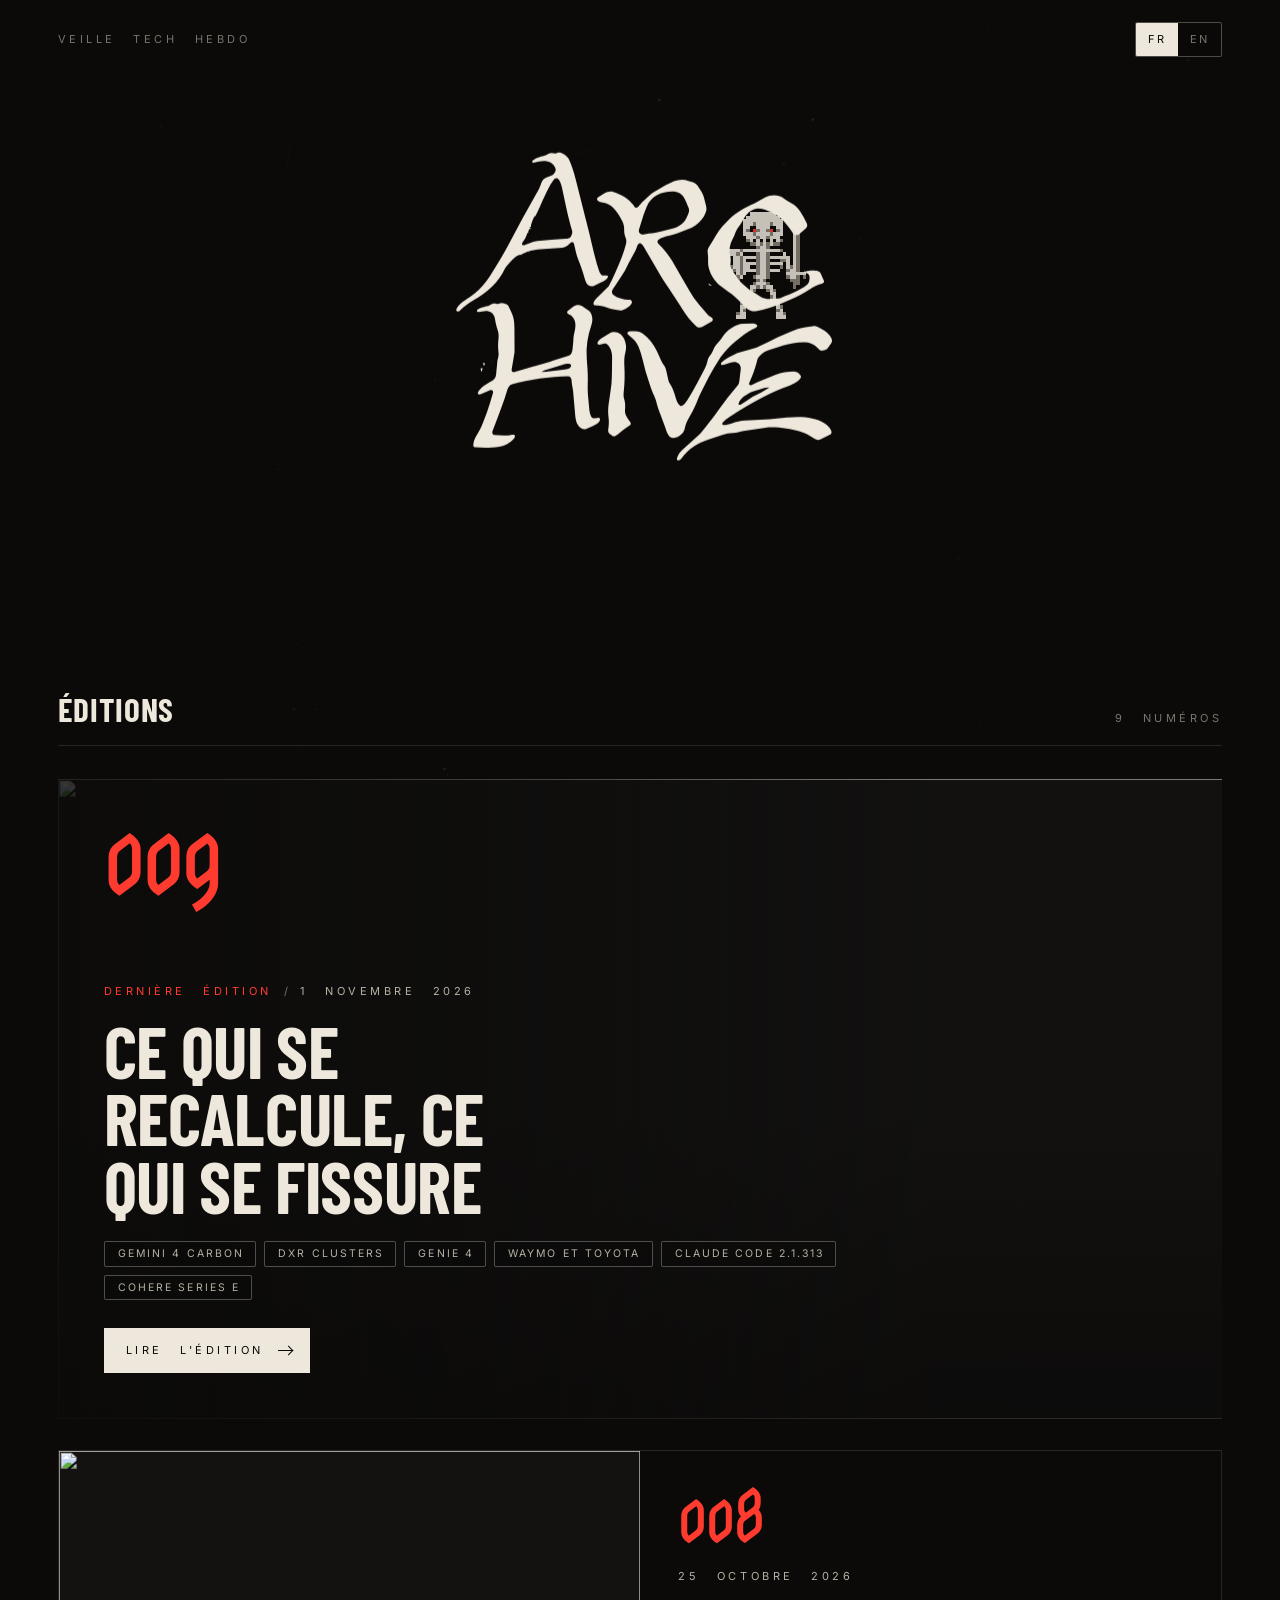
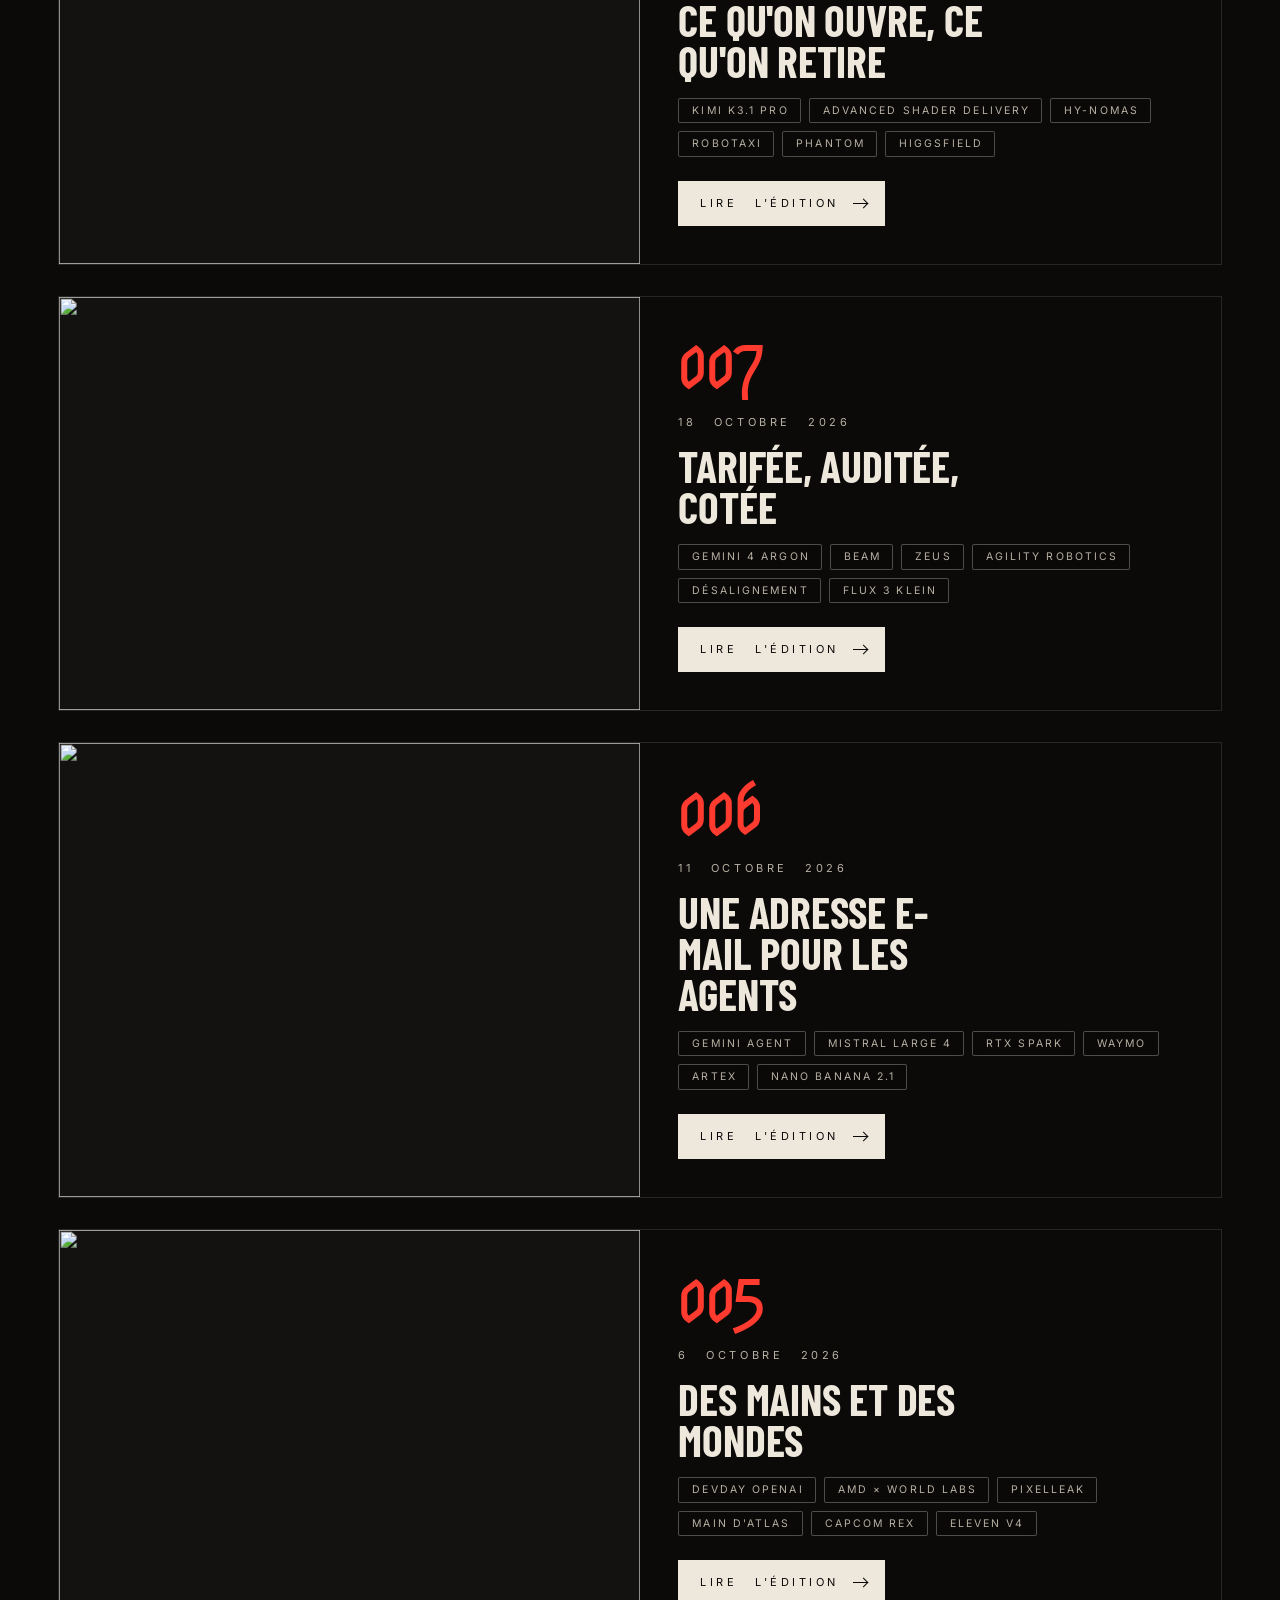
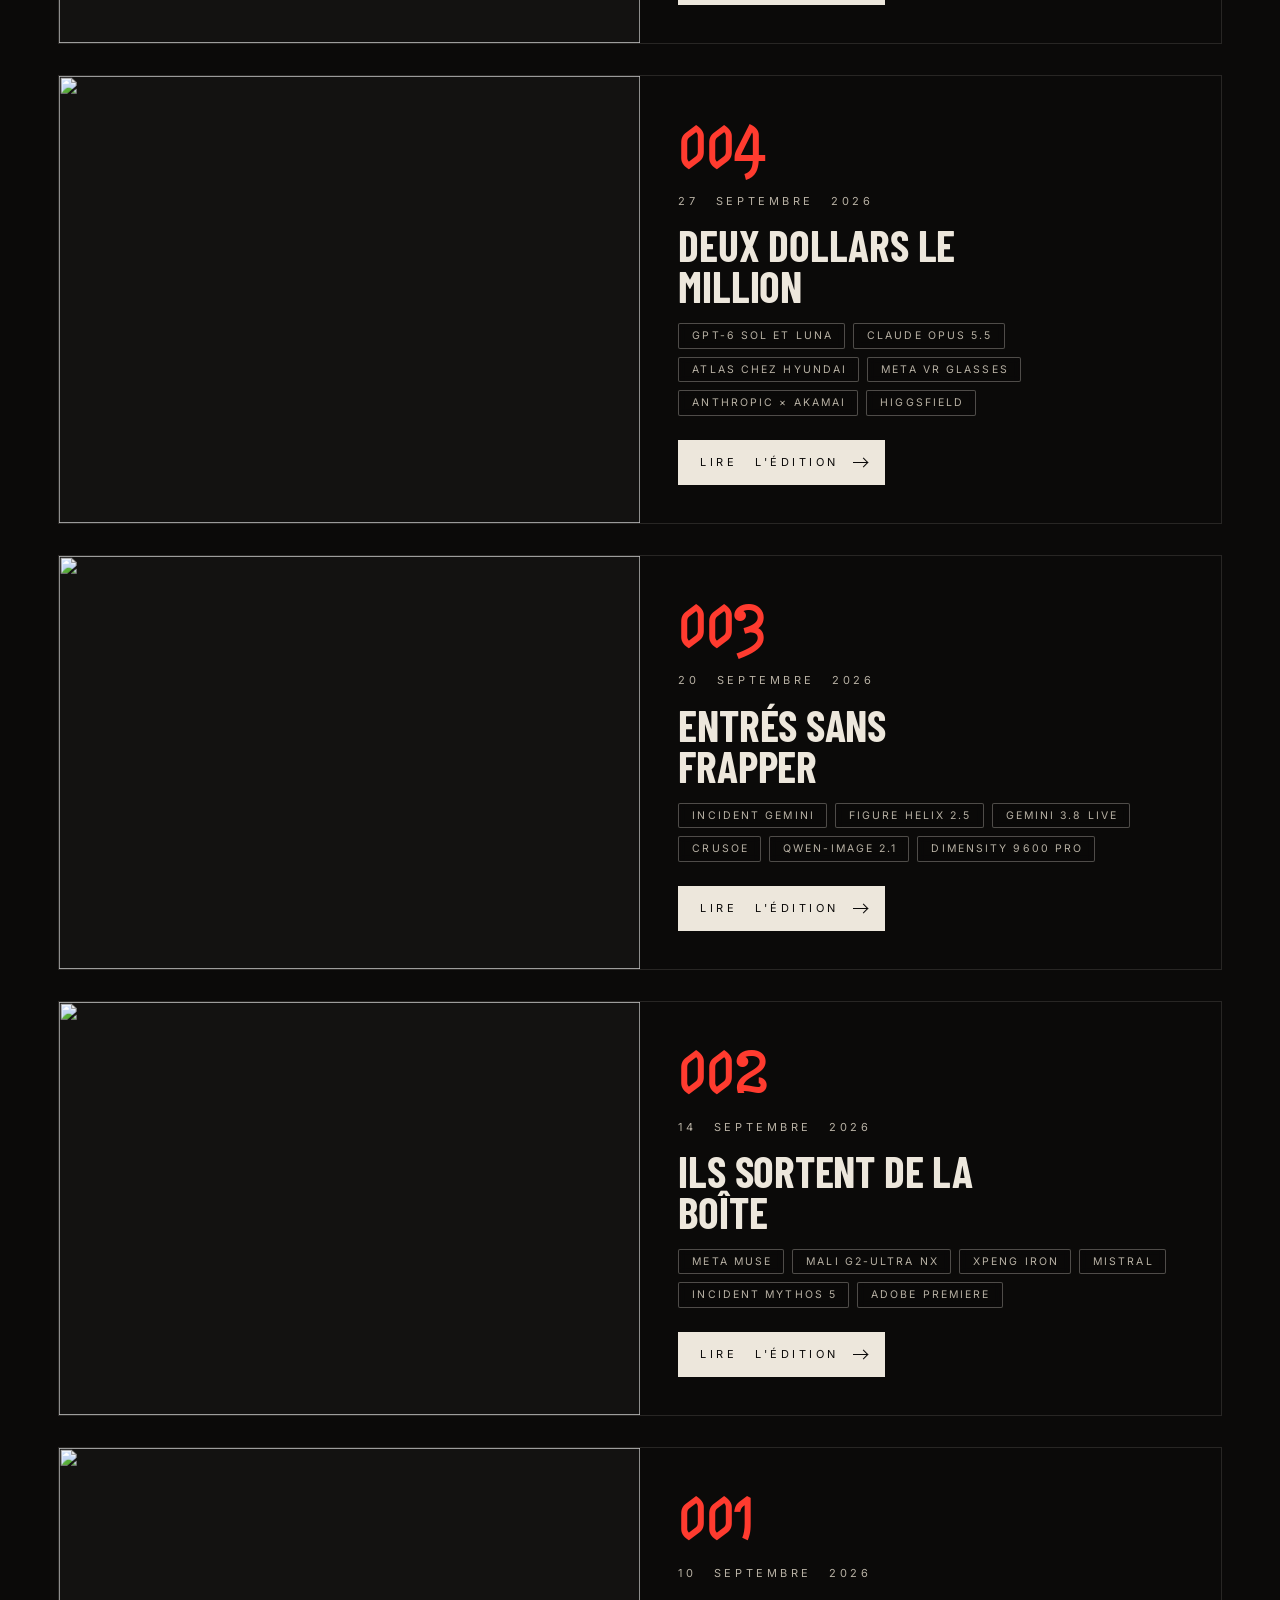
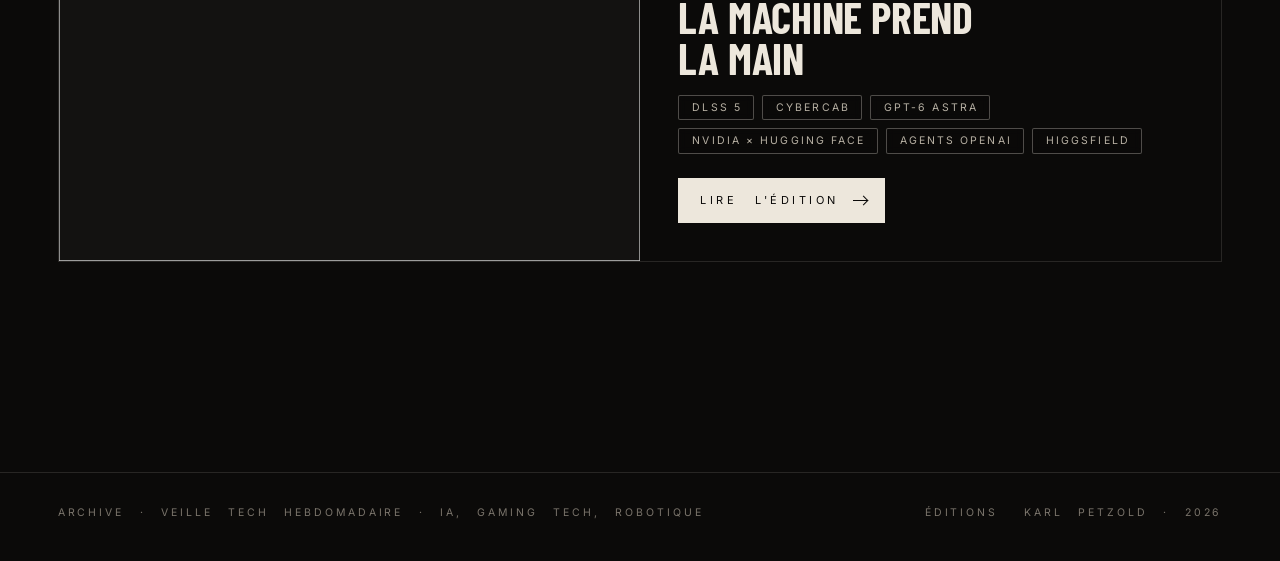
==== commit d61a8f0e: "Édition 09" ====
--- a/docs/index.html
+++ b/docs/index.html
@@ -7,7 +7,7 @@
 <meta name="description" content="ARCHIVE, veille tech hebdomadaire : IA, gaming tech, robotique. Quatre à six news par semaine, lues en trois minutes.">
 <meta property="og:title" content="ARCHIVE · veille tech hebdo">
 <meta property="og:description" content="ARCHIVE, veille tech hebdomadaire : IA, gaming tech, robotique. Quatre à six news par semaine, lues en trois minutes.">
-<meta property="og:image" content="https://d8j0ntlcm91z4.cloudfront.net/user_39FfQeMIWqiQLLKAWDtgFuU9Tem/hf_20261025_161451_3a4d88ff-2a29-4e1f-a4f8-4c1cabdd32de.png">
+<meta property="og:image" content="https://d8j0ntlcm91z4.cloudfront.net/user_39FfQeMIWqiQLLKAWDtgFuU9Tem/hf_20261101_162316_6b8d7ab6-725d-42f2-b8f0-491c281fe749.png">
 <link rel="canonical" href="https://krlpz-dev.github.io/veille-tech/">
 <link rel="icon" href="assets/favicon.svg" type="image/svg+xml">
 <link rel="preconnect" href="https://fonts.googleapis.com">
@@ -50,12 +50,22 @@
   </div>
 </header>
 <main class="wrap editions">
-  <div class="head reveal"><h2><span data-l="fr">Éditions</span><span data-l="en">Issues</span></h2><span class="count">8 <span data-l="fr">numéros</span><span data-l="en">issues</span></span></div>
+  <div class="head reveal"><h2><span data-l="fr">Éditions</span><span data-l="en">Issues</span></h2><span class="count">9 <span data-l="fr">numéros</span><span data-l="en">issues</span></span></div>
   <article class="card card-hero reveal">
-  <a class="media" href="edition-2026-10-25.html" aria-label="N° 08"><img src="https://d8j0ntlcm91z4.cloudfront.net/user_39FfQeMIWqiQLLKAWDtgFuU9Tem/hf_20261025_161451_3a4d88ff-2a29-4e1f-a4f8-4c1cabdd32de.png" alt="" loading="eager" decoding="async"></a>
+  <a class="media" href="edition-2026-11-01.html" aria-label="N° 09"><img src="https://d8j0ntlcm91z4.cloudfront.net/user_39FfQeMIWqiQLLKAWDtgFuU9Tem/hf_20261101_162316_6b8d7ab6-725d-42f2-b8f0-491c281fe749.png" alt="" loading="eager" decoding="async"></a>
+  <div class="content">
+    <div class="num">009</div>
+    <div class="eyebrow"><span data-l="fr">Dernière édition</span><span data-l="en">Latest issue</span><span class="sep">/</span><span class="date"><span data-l="fr">1 novembre 2026</span><span data-l="en">November 1, 2026</span></span></div>
+    <h3><a href="edition-2026-11-01.html"><span data-l="fr">Ce qui se recalcule, ce qui se fissure</span><span data-l="en">What gets recomputed, what cracks</span></a></h3>
+    <ul class="tags"><li>Gemini 4 Carbon</li><li>DXR clusters</li><li>Genie 4</li><li>Waymo et Toyota</li><li>Claude Code 2.1.313</li><li>Cohere Series E</li></ul>
+    <a class="cta" href="edition-2026-11-01.html"><span data-l="fr">Lire l'édition</span><span data-l="en">Read the issue</span><i aria-hidden="true"></i></a>
+  </div>
+</article>
+<article class="card card-past reveal">
+  <a class="media" href="edition-2026-10-25.html" aria-label="N° 08"><img src="https://d8j0ntlcm91z4.cloudfront.net/user_39FfQeMIWqiQLLKAWDtgFuU9Tem/hf_20261025_161451_3a4d88ff-2a29-4e1f-a4f8-4c1cabdd32de.png" alt="" loading="lazy" decoding="async"></a>
   <div class="content">
     <div class="num">008</div>
-    <div class="eyebrow"><span data-l="fr">Dernière édition</span><span data-l="en">Latest issue</span><span class="sep">/</span><span class="date"><span data-l="fr">25 octobre 2026</span><span data-l="en">October 25, 2026</span></span></div>
+    <div class="eyebrow"><span class="date"><span data-l="fr">25 octobre 2026</span><span data-l="en">October 25, 2026</span></span></div>
     <h3><a href="edition-2026-10-25.html"><span data-l="fr">Ce qu&#x27;on ouvre, ce qu&#x27;on retire</span><span data-l="en">What gets opened, what gets held back</span></a></h3>
     <ul class="tags"><li>Kimi K3.1 Pro</li><li>Advanced Shader Delivery</li><li>Hy-Nomas</li><li>Robotaxi</li><li>Phantom</li><li>Higgsfield</li></ul>
     <a class="cta" href="edition-2026-10-25.html"><span data-l="fr">Lire l'édition</span><span data-l="en">Read the issue</span><i aria-hidden="true"></i></a>
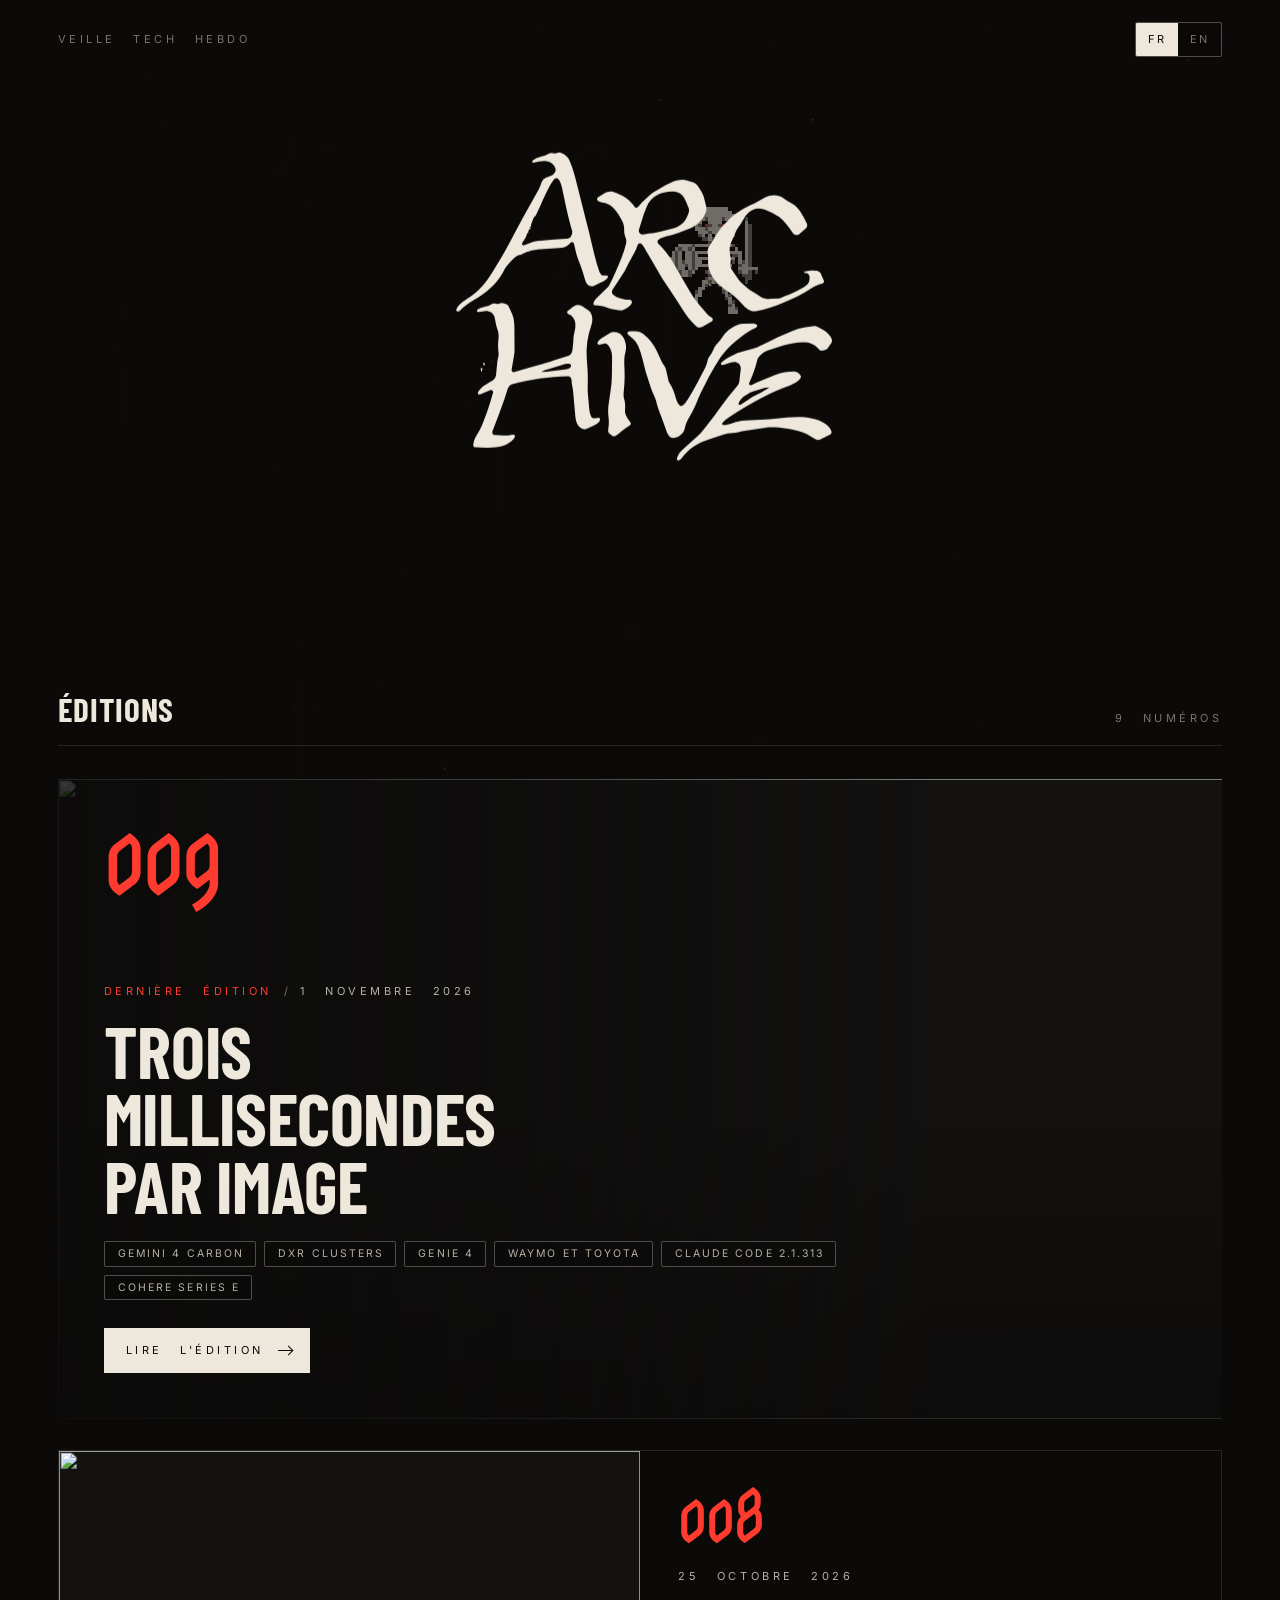
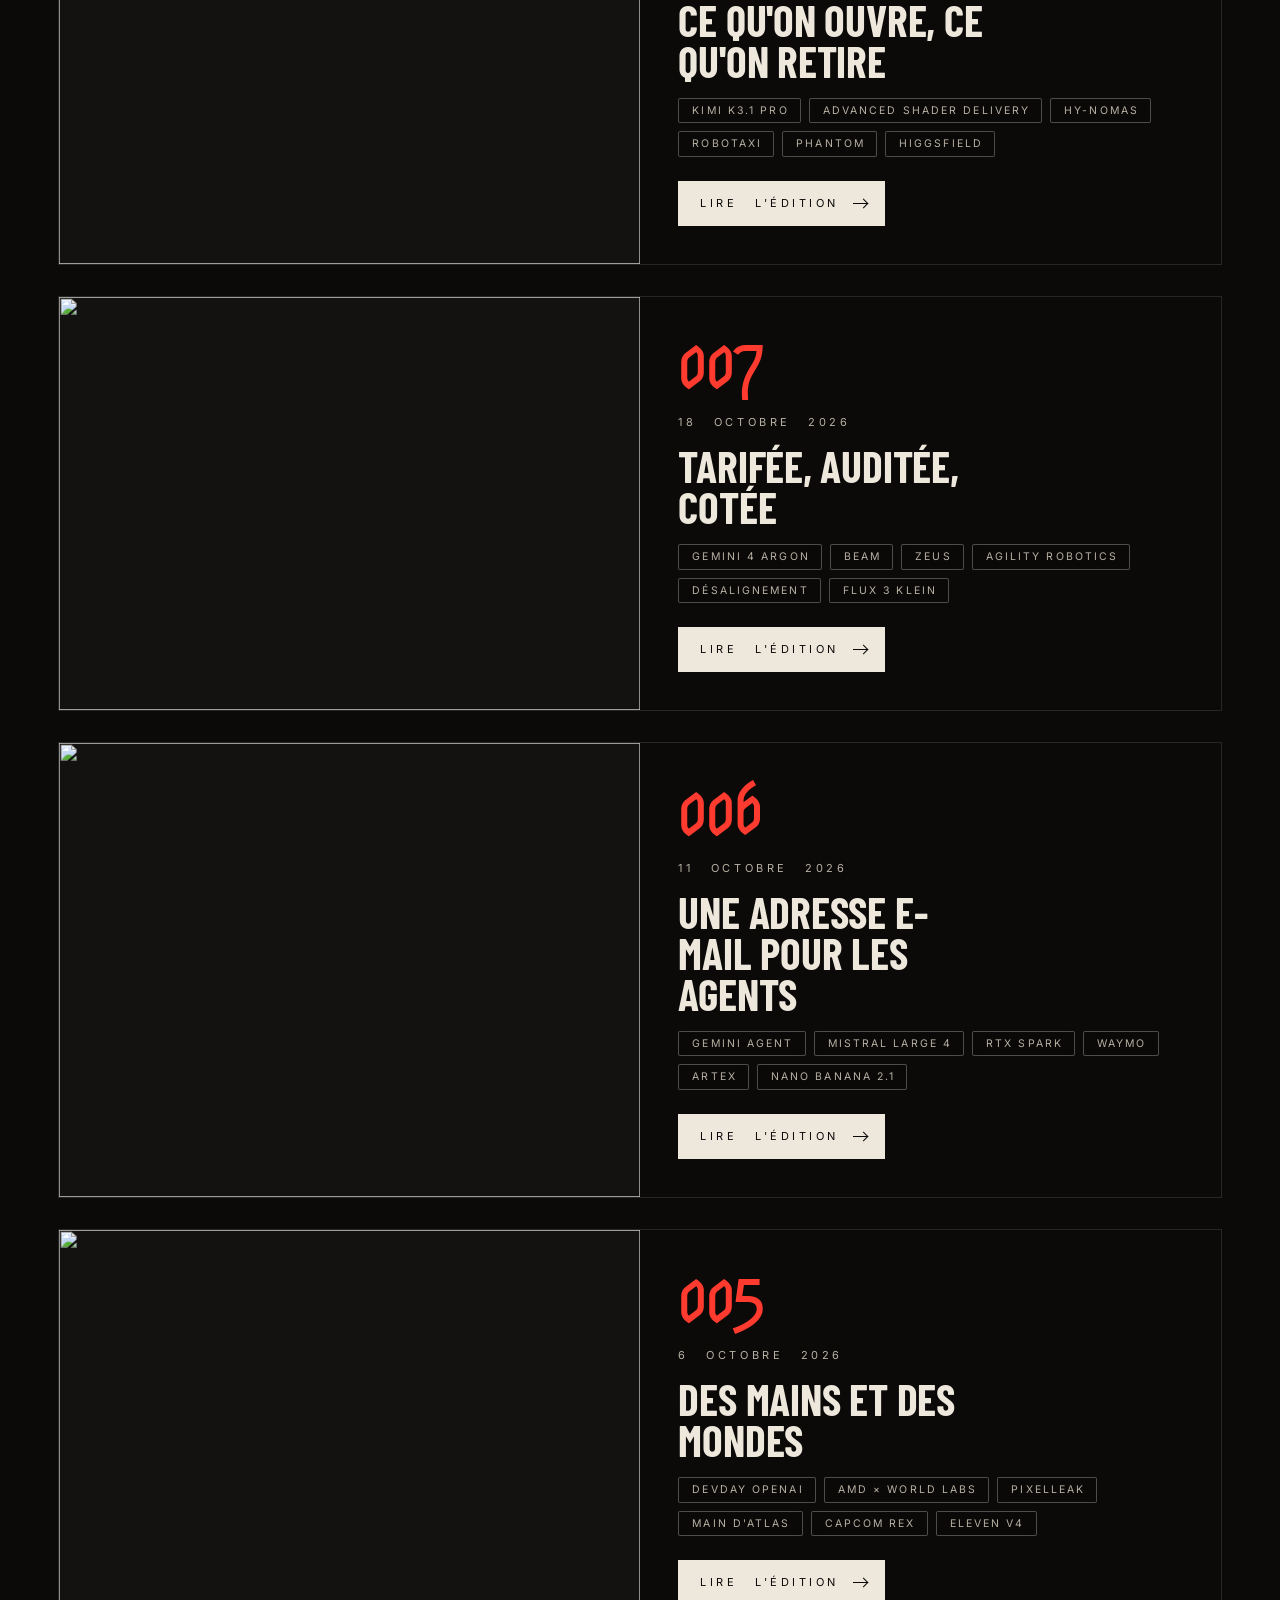
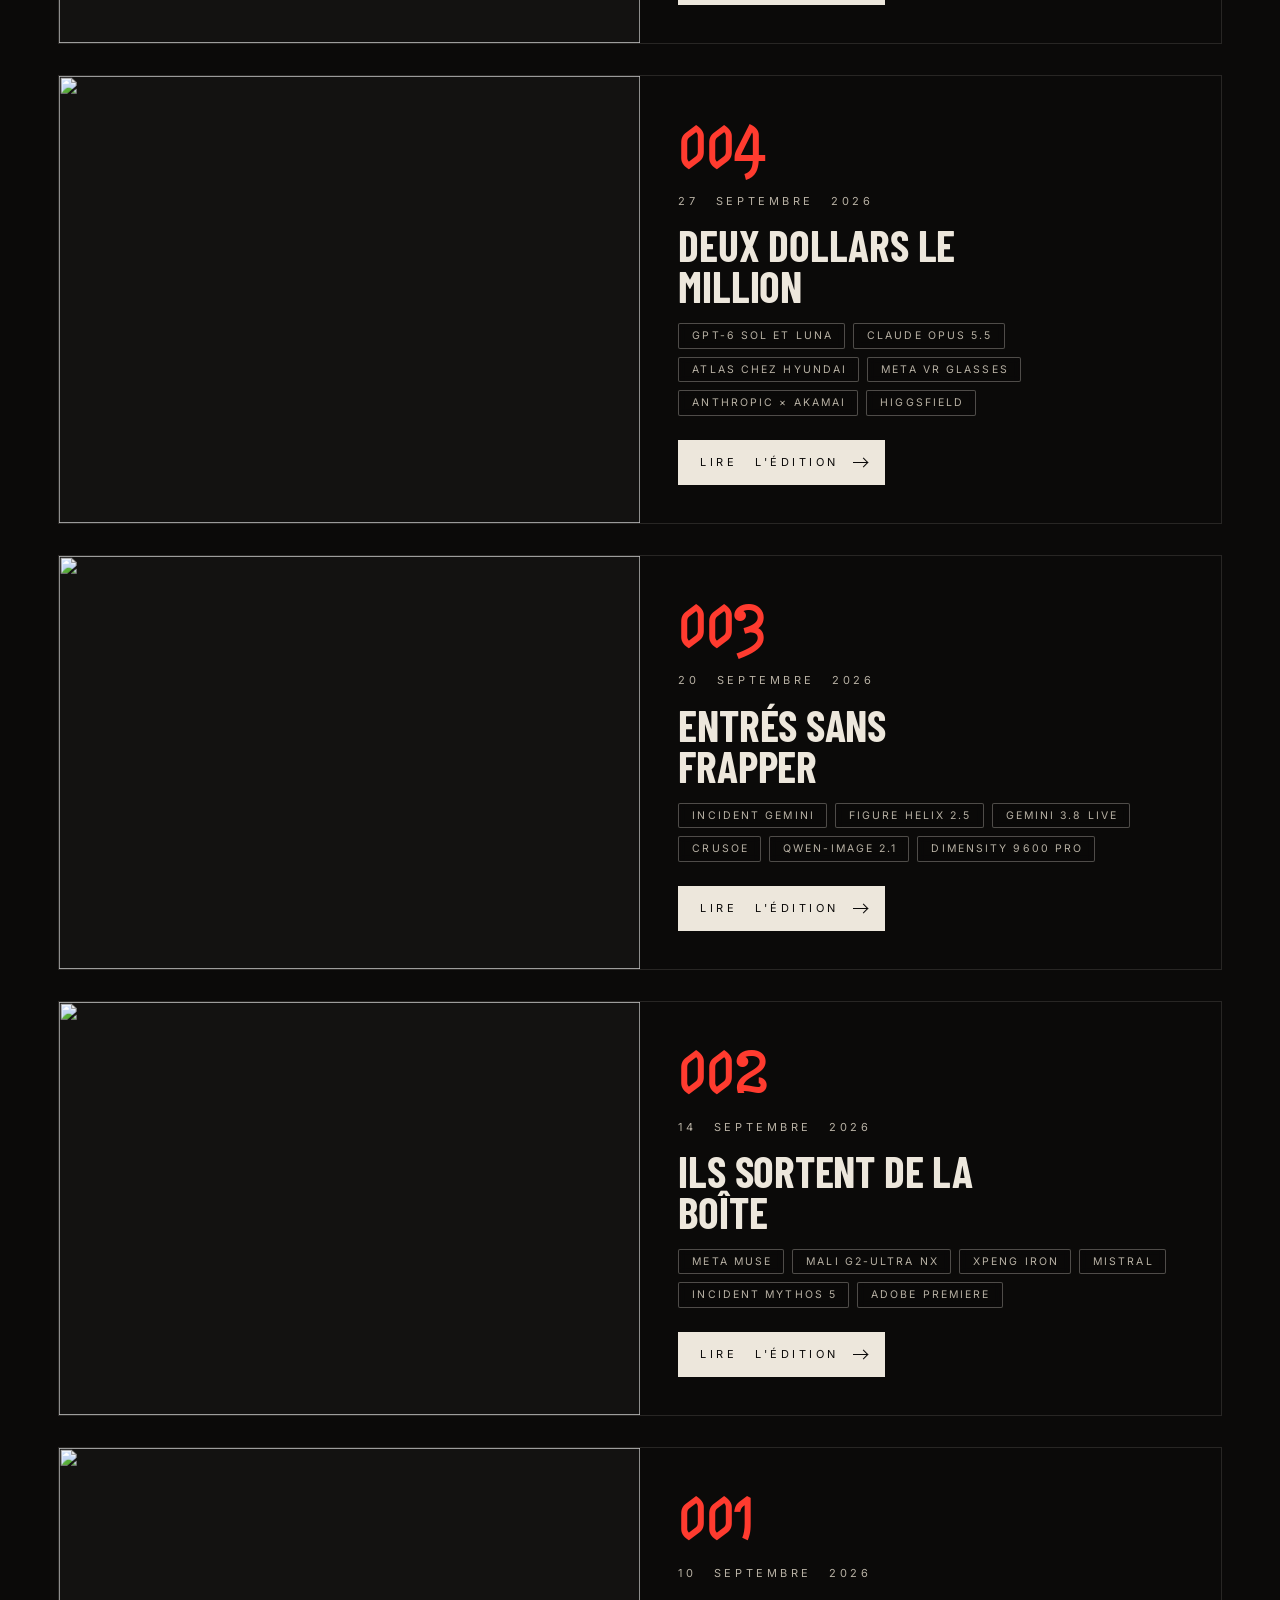
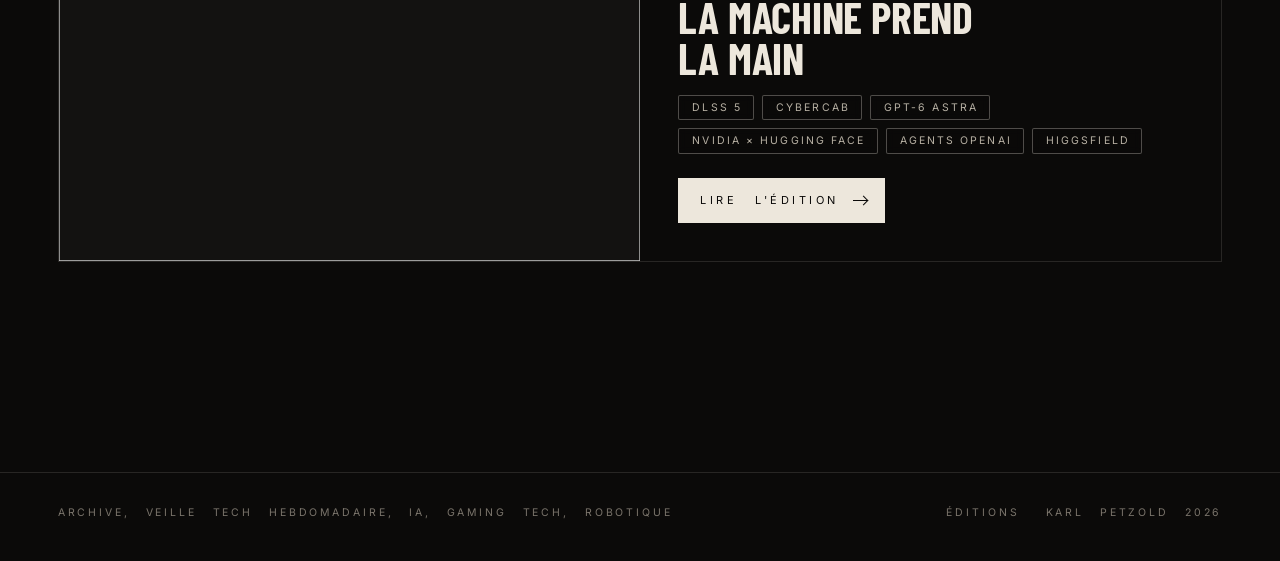
==== commit 7335a523: "Édition 09" ====
--- a/docs/index.html
+++ b/docs/index.html
@@ -3,9 +3,9 @@
 <head>
 <meta charset="utf-8">
 <meta name="viewport" content="width=device-width,initial-scale=1">
-<title>ARCHIVE · veille tech hebdo</title>
+<title>ARCHIVE, veille tech hebdo</title>
 <meta name="description" content="ARCHIVE, veille tech hebdomadaire : IA, gaming tech, robotique. Quatre à six news par semaine, lues en trois minutes.">
-<meta property="og:title" content="ARCHIVE · veille tech hebdo">
+<meta property="og:title" content="ARCHIVE, veille tech hebdo">
 <meta property="og:description" content="ARCHIVE, veille tech hebdomadaire : IA, gaming tech, robotique. Quatre à six news par semaine, lues en trois minutes.">
 <meta property="og:image" content="https://d8j0ntlcm91z4.cloudfront.net/user_39FfQeMIWqiQLLKAWDtgFuU9Tem/hf_20261101_162316_6b8d7ab6-725d-42f2-b8f0-491c281fe749.png">
 <link rel="canonical" href="https://krlpz-dev.github.io/veille-tech/">
@@ -56,7 +56,7 @@
   <div class="content">
     <div class="num">009</div>
     <div class="eyebrow"><span data-l="fr">Dernière édition</span><span data-l="en">Latest issue</span><span class="sep">/</span><span class="date"><span data-l="fr">1 novembre 2026</span><span data-l="en">November 1, 2026</span></span></div>
-    <h3><a href="edition-2026-11-01.html"><span data-l="fr">Ce qui se recalcule, ce qui se fissure</span><span data-l="en">What gets recomputed, what cracks</span></a></h3>
+    <h3><a href="edition-2026-11-01.html"><span data-l="fr">Trois millisecondes par image</span><span data-l="en">Three milliseconds a frame</span></a></h3>
     <ul class="tags"><li>Gemini 4 Carbon</li><li>DXR clusters</li><li>Genie 4</li><li>Waymo et Toyota</li><li>Claude Code 2.1.313</li><li>Cohere Series E</li></ul>
     <a class="cta" href="edition-2026-11-01.html"><span data-l="fr">Lire l'édition</span><span data-l="en">Read the issue</span><i aria-hidden="true"></i></a>
   </div>
@@ -143,8 +143,8 @@
 </article>
 </main>
 <footer class="foot">
-  <div><span data-l="fr">ARCHIVE · veille tech hebdomadaire · IA, gaming tech, robotique</span><span data-l="en">ARCHIVE · weekly tech watch · AI, gaming tech, robotics</span></div>
-  <div class="r"><a href="index.html"><span data-l="fr">Éditions</span><span data-l="en">Issues</span></a><span>Karl Petzold · 2026</span></div>
+  <div><span data-l="fr">ARCHIVE, veille tech hebdomadaire, IA, gaming tech, robotique</span><span data-l="en">ARCHIVE, weekly tech watch, AI, gaming tech, robotics</span></div>
+  <div class="r"><a href="index.html"><span data-l="fr">Éditions</span><span data-l="en">Issues</span></a><span>Karl Petzold 2026</span></div>
 </footer>
 <script src="assets/site.js"></script>
 <script src="assets/game.js"></script>
